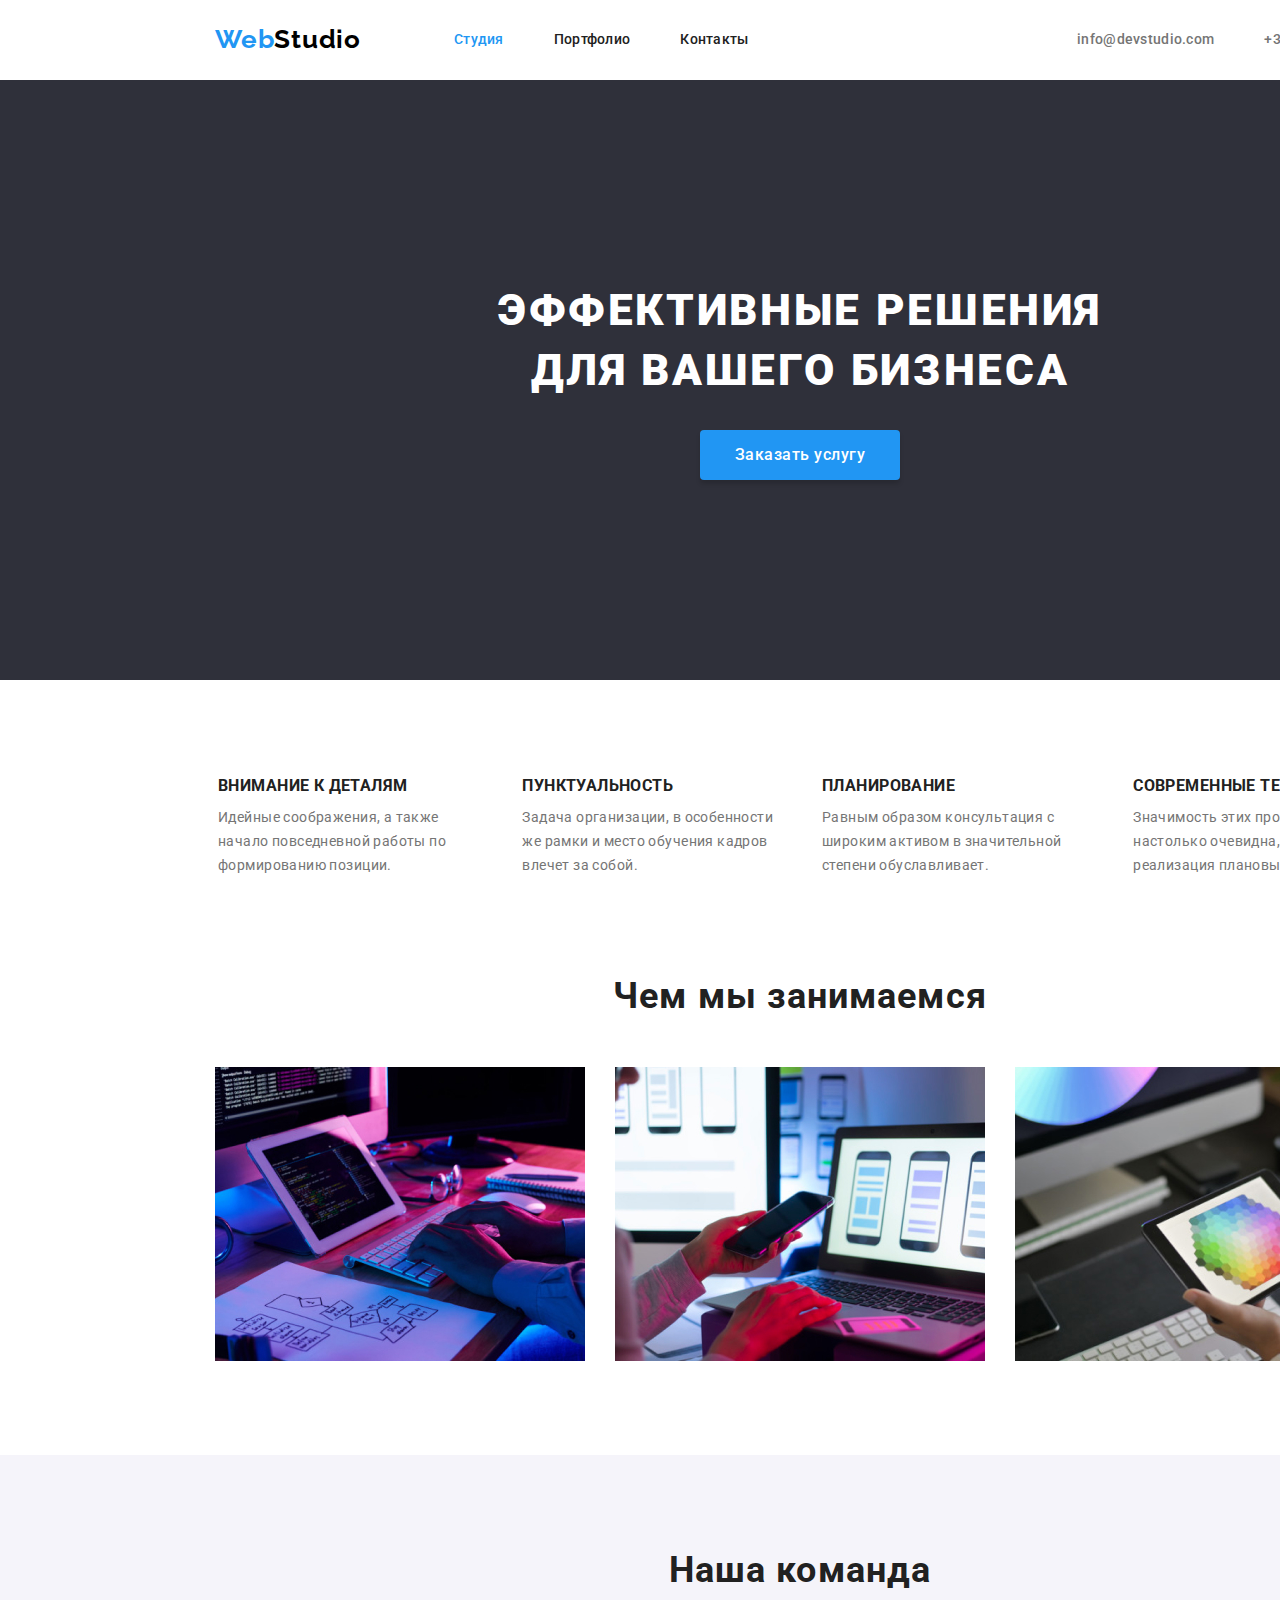
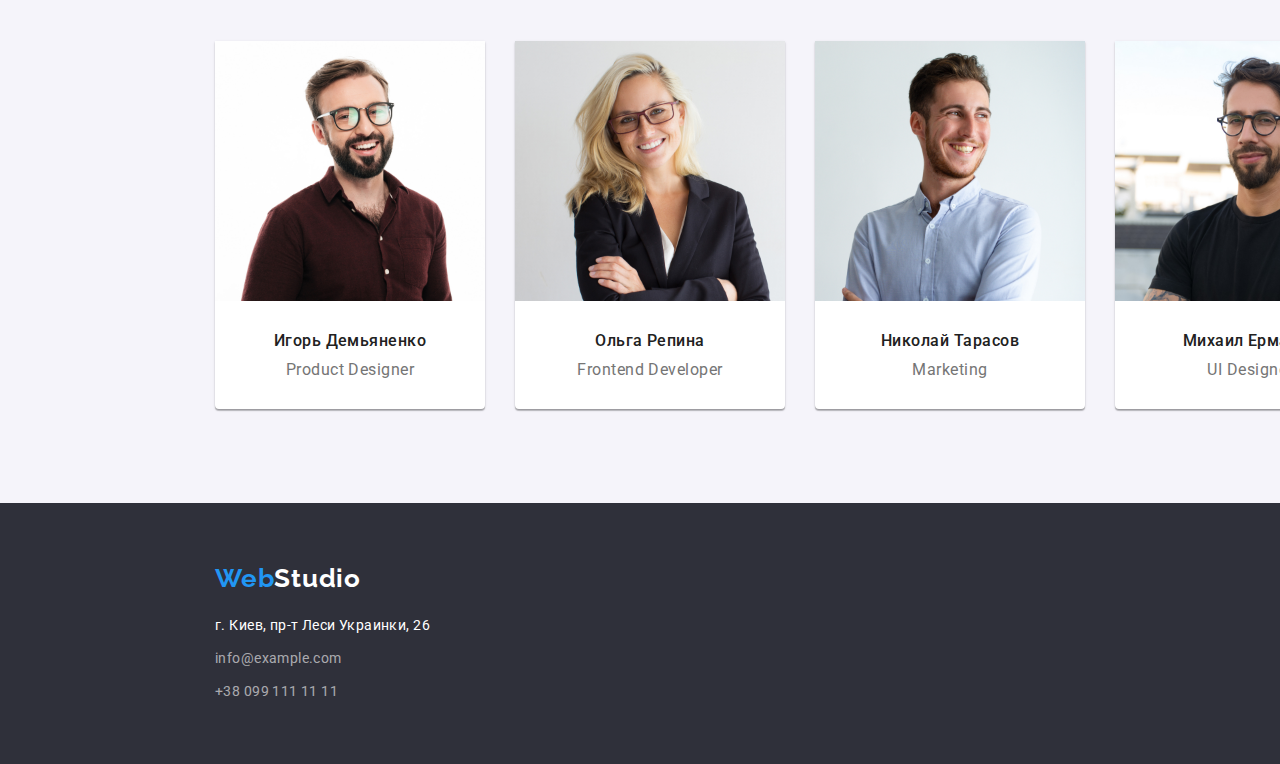
==== index.html @ 9c1796bc "Перенесення файлів попереднього проекту" ====
<!DOCTYPE html>
<html lang="ru">
<head>
    <meta charset="UTF-8">
    <meta name="viewport" content="width=device-width, initial-scale=1.0">
    <title>WebStudio</title>
    <link rel="preconnect" href="https://fonts.gstatic.com">
    <link href="https://fonts.googleapis.com/css2?family=Raleway:wght@700&family=Roboto:wght@400;500;700;900&display=swap" rel="stylesheet">
    <link rel="stylesheet" href="https://cdnjs.cloudflare.com/ajax/libs/modern-normalize/1.0.0/modern-normalize.min.css" />
    <link rel="stylesheet" href="./css/styles.css">
</head>
    <body>
        <header class="header">
            <div class="container">
                <nav class="site-nav">
                    <a class="logo link" href="./" aria-label="Логотип сайта Веб Студио"><span class="logo-first">Web</span><span class="logo-second">Studio</span></a>
                    <ul class="navigation-list list">
                        <li class="navigation-list-item"><a class="navigation-list-link active link" href="./index.html">Студия</a></li>
                        <li class="navigation-list-item"><a class="navigation-list-link link" href="./portfolio.html">Портфолио</a></li>
                        <li class="navigation-list-item"><a class="navigation-list-link link" href="#">Контакты</a></li>
                    </ul>
                </nav>
                <address class="address">
                    <ul  class="address-list-header list">
                        <li class="address-list-item"><a class="address-list-link link" href="mailto:info@devstudio.com">info@devstudio.com </a></li>
                        <li class="address-list-item"><a class="address-list-link link" href="tel:+380961111111"> +38 096 111 11 11</a></li>
                    </ul>  
                </address>
            </div>
        </header>
        <main>
            <!--Hero-->
            <section class="hero-section">
                <div class="container">
                    <h1 class="hero-title">Эффективные решения <br> для вашего бизнеса</h1>
                    <button class="button hero-button" type="button">Заказать услугу</button>
                </div>
            </section>
            <!--Наші переваги/Our advantages-->
            <section class="advantages">
                <div class="container">
                    <h2 class="visually-hidden">Наши преимущества</h2> 
                    <ul class="advantages-list list">
                        <li class="advantages-list-item">
                            <h3 class="advantages-title">Внимание к деталям</h3>
                            <p class="advantages-description">Идейные соображения, а также начало повседневной работы по формированию позиции.</p>
                        </li>
                        <li class="advantages-list-item">
                            <h3 class="advantages-title">Пунктуальность</h3>
                            <p class="advantages-description">Задача организации, в особенности же рамки и место обучения кадров влечет за собой.</p>
                        </li>
                        <li class="advantages-list-item">
                            <h3 class="advantages-title">Планирование</h3>
                            <p class="advantages-description">Равным образом консультация с широким активом в значительной степени обуславливает.</p>
                        </li>
                        <li class="advantages-list-item">
                            <h3 class="advantages-title">Современные технологии</h3>
                            <p class="advantages-description">Значимость этих проблем настолько очевидна, что реализация плановых заданий.</p>
                        </li>
                    </ul>
                </div>
            </section>
            <!--Чим ми займаємося/Our specialization-->
            <section class="specialization-section">
                <div class="container">
                    <h2 class="specialization-title">Чем мы занимаемся</h2>
                    <ul class="specialization-list list">
                        <li class="specialization-list-item">
                            <img class="specialization-img" src="./images/our_specialization/programming.jpg" alt="Програмист пишет код" width="370" height="294">
                        </li>
                        <li class="specialization-list-item">
                            <img class="specialization-img" src="./images/our_specialization/applications_design.jpg" alt="Специалист разрабатывает дизайн приложения" width="370" height="294">
                        </li>
                        <li class="specialization-list-item">
                            <img class="specialization-img" src="./images/our_specialization/ui_design.jpg" alt="UI дизайнер подбирает цвет" width="370" height="294">
                        </li>
                    </ul>
                </div>
            </section>
            <!--Наша команда>/our command-->
            <section class="our-command-section">
                <div class="container">
                    <h2 class="our-command-title">Наша команда</h2>
                    <ul class="our-command-list list">
                        <li class="our-command-list-item">
                            <img class="our-specialist-photo " src="./images/our_command/igor_demyanenko.jpg" alt="Наш специалист" width="270" height="260">
                            <div class="our-command-card-content">
                                <h3 class="our-specialist-name">Игорь Демьяненко</h3>
                                <p class="our-specialist-specialization" lang="en">Product Designer</p>
                            </div>
                        </li>
                        <li class="our-command-list-item">
                            <img class="our-specialist-photo " src="./images/our_command/olga_repina.jpg" alt="Наш специалист" width="270" height="260">
                            <div class="our-command-card-content">
                                <h3 class="our-specialist-name">Ольга Репина</h3>
                                <p class="our-specialist-specialization" lang="en">Frontend Developer</p>
                            </div>
                        </li>
                        <li class="our-command-list-item">
                            <img class="our-specialist-photo " src="./images/our_command/nikolay_tarasov.jpg" alt="Наш специалист" width="270" height="260">
                            <div class="our-command-card-content">
                                <h3 class="our-specialist-name">Николай Тарасов</h3>
                                <p class="our-specialist-specialization" lang="en">Marketing</p>
                            </div>
                        </li>
                        <li class="our-command-list-item">
                            <img class="our-specialist-photo " src="./images/our_command/mihail_yermakov.jpg" alt="Наш специалист" width="270" height="260">
                            <div class="our-command-card-content">
                                <h3 class="our-specialist-name">Михаил Ермаков</h3>
                                <p class="our-specialist-specialization" lang="en">UI Designer</p>
                            </div>
                        </li>
                    </ul>
                </div>
            </section>
        </main>
        <footer class="footer">
            <div class="container">
                <a  class="logo link" href="/" aria-label="Логотип сайта Веб Студио"><span class="logo-first">Web</span><span class="logo-second-dark">Studio</span></a>
                <address  class="address">
                    <ul class="addres-list-footer list">
                        <li class="addres-list-item"><a class="address-footer-link location link" href="https://goo.gl/maps/J2ixgFmDZ8d1wvZj8">г. Киев, пр-т Леси Украинки, 26</a></li>
                        <li class="addres-list-item"><a class="address-footer-link link" href="mailto:info@example.com">info@example.com</a></li>
                        <li class="addres-list-item"><a class="address-footer-link link" href="tel:+380991111111">+38 099 111 11 11</a></li>
                    </ul>
                </address>
            </div>
        </footer>
    </body>
</html>
---- css/styles.css ----
:root {
    --accent-color: #2196F3; /*( частина логотипу,hover по посиланнях тобто акцент)*/
    --logo-color: #000000; /*частина логотипу (світлий фон)*/
    --heading-color: #212121; /*(h2, h3, посилання, текст на кнопках портфоліо) */
    --main-color: #757575; /*(посилання на e-mail, абзаци)*/
    --main-color-dark-backgr: #ffffff; /*(h1, кнопка "заказать услугу", рядок адреси, частина логотипу на темному фоні)*/
    --backgr-color-first: #2F303A; /*(footer, hero)*/
    --backgr-color-second: #F5F4FA; /*(section "Our command",  кнопки портфоліо)*/
    --addres-second-color: rgba(255, 255, 255, 0.6); /*(емейл і телефон футера)*/
    --main-font: 'Roboto', Roboto, sans-serif; /*головний шрифт для всього тексту*/
    --secondary-font: 'Raleway', Raleway, sans-serif; /*вторинний шрифт для логотипу*/
    --card-set-specialization: 30px; /*Відстань між карточками блоку "Чим ми займаємося"*/
    --card-set-our-command: 30px; /*Відстань між карточками блоку "Наша команда"*/
    --card-set-portfolio: 30px; /*Відстань між карточками блоку */
}

body {
         color: var(--main-color);
        font-family: var(--main-font);
        background: #e5e5e5;
}

.list {
        list-style: none;
        margin: 0;
        padding: 0;
}

.link {
        text-decoration: none;
        color: var(--main-color);
}

.button {
        font-family: var(--main-font);
        border: 0;
        border-radius: 4px;
}

.visually-hidden {
        position: absolute;
        width: 1px;
        height: 1px;
        margin: -1px;
        border: 0;
        padding: 0;
        white-space: nowrap;
        clip-path: inset(100%);
        clip: rect(0 0 0 0);
        overflow: hidden;
      }

h1,
h2,
h3,
h4,
h5,
h6{
        margin: 0;
}

ul,
ol {
        margin: 0;
        padding: 0;
}

p {
        margin: 0;
}

img {
        display: block;
        max-width: 100%;
        height: auto;
}

.container {
        width: 1600px;
        margin: 0 auto;
        padding: 0 215px;
        display: flex;
        /*justify-content: center;*/
        align-items: center;
        background: #ffffff ;
}

/* ============== HEADER ============== */

.header > .container {
        display: flex;
        padding-top: 24px;
        padding-bottom: 25px;
}

.site-nav {
        display: flex;
        align-items: center;
}

.navigation-list {
        display: flex;
}

.address-list-header {
        display: flex;
        align-items: center;
}

.header .logo {
        margin-right: 93px;
}

.address {
        font-style: normal;
}

.navigation-list-item:not(:last-child) {
        margin-right: 50px;
}
.header .address-list-item:not(:last-child) {
        margin-right: 50px;
}

.header .address {
        margin-left: auto;
        /*margin-right: 215px;*/
}

.logo {
        color: var(--logo-color);
        font-family: var(--secondary-font);
        font-weight: bold;
        font-size: 26px;
        line-height: 1.192;
        letter-spacing: 0.03em;
}

.logo-first {
        color: var(--accent-color);
}

.navigation-list-link,
.address-list-link {
        font-weight: 500;
        font-size: 14px;
        line-height: 1.143;
        letter-spacing: 0.02em;      
 }

.navigation-list-link{
        color: var(--heading-color);
}

.address-list-link {
        color: var(--main-color);
}

.navigation-list-link:hover,
.navigation-list-link:focus,
.address-list-link:hover,
.address-list-link:focus {
         color: var(--accent-color);
}

.navigation-list-link.active {
        color: var(--accent-color);
}


/* ============== END HEADER ============== */

/* ============== HERO SECTION ============== */

.hero-section > .container {
                background-color: var(--backgr-color-first);
                flex-direction: column;
}

.hero-title {
        font-weight: 900;
        font-size: 44px;
        line-height: 1.364;
        text-align: center;
        letter-spacing: 0.06em;
        text-transform: uppercase;
        color: var(--main-color-dark-backgr);
        margin-top: 200px;
        margin-bottom: 30px;

}

.hero-button {
        font-weight: 500;
        font-size: 16px;
        line-height: 1.625;
        text-align: center;
        letter-spacing: 0.03em;
        min-width: 200px;
        height: 50px;   
        box-shadow: 0px 4px 4px rgba(0, 0, 0, 0.15);
        cursor: pointer;
        padding: 10px 32px;
        color: var(--main-color-dark-backgr);
        background-color: var(--accent-color);
        margin-bottom: 200px;
}

/* ============== HERO SECTION END ============== */

/* ============== ADVANTAGES SECTION ============== */
.advantages-list {
        display: flex;
        padding-top: 94px;
        padding-bottom: 94px;
}

.advantages-list-item {
        padding: 3px;
        font-size: 14px;
        letter-spacing: 0.03em;
}

.advantages-list-item:not(:last-child) {
        margin-right: 30px;
}

.advantages-title {
        font-weight: 700;
        line-height: 1.142;
        text-transform: uppercase;
        color: var(--heading-color);
        margin-bottom: 10px;
}

.advantages-description {
        font-weight: 400;
        line-height: 1.714;
}

/* ============== ADVANTAGES SECTION END ============== */

/* ============== SPECIALIZATION SECTION ============== */

.specialization-section > .container {
        flex-direction: column;
        padding-bottom: 94px;
}
.specialization-list {
        display: flex;
        /*width:75%;*/
        /*margin-top: 50px; */
        justify-content: center;
        flex-wrap: wrap;
        margin-left: calc(-1*var(--card-set-specialization));
        margin-top: calc(-1*var(--card-set-specialization));    
}

.specialization-list-item {
        flex-basis: calc(100%/3 - var(--card-set-specialization));
        margin-left: var(--card-set-specialization);
        margin-top: var(--card-set-specialization);
}

.specialization-title,
.our-command-title {
        font-weight: 700;
        font-size: 36px;
        line-height: 1.167;
        text-align: center;
        letter-spacing: 0.03em;
        color: var(--heading-color);
}

.specialization-title {
        margin-bottom: 50px;
}
 
/* ============== SPECIALIZATION SECTION END ============== */

/* ============== OUR COMAND ============== */

.our-command-section > .container{
        background-color: var(--backgr-color-second);
        padding-top: 94px;
        padding-bottom: 94px;
        flex-direction: column;
}

.our-command-list {
          display: flex;
          justify-content: center;
          flex-wrap: wrap;
          margin-left: calc(-1*var(--card-set-our-command));
          margin-top: calc(-1*var(--card-set-our-command));
}

.our-command-list-item {
        background-color: var(--main-color-dark-backgr);
        flex-basis: calc(100%/4 - var(--card-set-our-command));
        margin-left: var(--card-set-our-command);
        margin-top: var(--card-set-our-command);
        box-shadow: 0px 1px 3px rgba(0, 0, 0, 0.12), 0px 1px 1px rgba(0, 0, 0, 0.14), 0px 2px 1px rgba(0, 0, 0, 0.2);
        border-radius: 0px 0px 4px 4px;

}

.our-command-card-content {
        padding: 30px 10px;
}

.our-command-title {
        margin-bottom:50px;
}

.our-specialist-name {
        margin-bottom: 10px;
        font-weight: 500;
        color: var(--heading-color);
}

.our-specialist-specialization {
        font-weight: 400;
}

.our-specialist-name,
.our-specialist-specialization {
        font-size: 16px;
        line-height: 1.188;
        text-align: center;
        letter-spacing: 0.03em;
}

/* ============== OUR COMAND END ============== */

/* ============== FOOTER ============== */
.footer > .container {
        background-color: var(--backgr-color-first);
        flex-direction: column;
        align-items: flex-start;
        padding-top: 60px;
        padding-bottom: 60px;
}
.footer .logo {
       margin-bottom: 20px;
}

.footer .addres-list-item:not(:last-child) {
        margin-bottom: 9px;
}

.logo-second-dark {
        color: var(--main-color-dark-backgr);
}

.address-footer-link {
        font-weight: 400;
        font-size: 14px;
        line-height: 1.714;
        letter-spacing: 0.03em;
        color: var(--addres-second-color);
}

.location {
        color: var(--main-color-dark-backgr);
}
/* ============== FOOTER END ============== */

/* ============== PORTFOLIO.HTML ============== */
.portfolio-section .container {
        padding-top: 94px;
        padding-bottom: 94px;
        flex-direction: column;
        align-items: center;
}
.portfolio-nav{
        margin-left: 8px;
        margin-bottom: 50px;
}

.portfolio-button {
        color: var(--heading-color);
        background-color: var(--backgr-color-second);
        padding: 6px 22px;
        font-weight: 500;
        font-size: 16px;
        line-height: 1.625;
        text-align: center;
        letter-spacing: 0.03em;
        margin-right: 8px;
}

.portfolio-button:hover,
.portfolio-button:focus {
        background-color: var(--accent-color);
        color: var(--main-color-dark-backgr);
        box-shadow: 0px 3px 1px rgba(0, 0, 0, 0.1), 0px 1px 2px rgba(0, 0, 0, 0.08), 0px 2px 2px rgba(0, 0, 0, 0.12);
}

/*.portfolio-description {
        font-weight: 400;
        font-size: 18px;
        line-height: 1.556;
        letter-spacing: 0.03em;
        color: var(--main-color-dark-backgr);
        background-color: var(--accent-color);
} */
.portfolio-list {
        display: flex;
        justify-content: center;
        flex-wrap: wrap;
        margin-left: calc(-1*var(--card-set-portfolio));
        margin-top: calc(-1*var(--card-set-portfolio));
}

.portfolio-list-item {
        flex-basis: calc(100%/3 - var(--card-set-portfolio));
        margin-left: var(--card-set-portfolio);
        margin-top: var(--card-set-portfolio);
}

.portfolio-card-content {
        padding: 20px 24px;
        border: 1px solid #EEEEEE;
        border-top-width: 0;
        box-sizing: border-box;
}

.portfolio-title {
        margin-bottom: 4px;
        font-weight: 700;
        font-size: 18px;
        line-height: 2;
        letter-spacing: 0.06em;
        color: var(--heading-color);
}

.portfolio-type {
        font-weight: 400;
        font-size: 16px;
        line-height: 1.875;
        letter-spacing: 0.03em;

}

/* ============== PORTFOLIO.HTML END ============== */
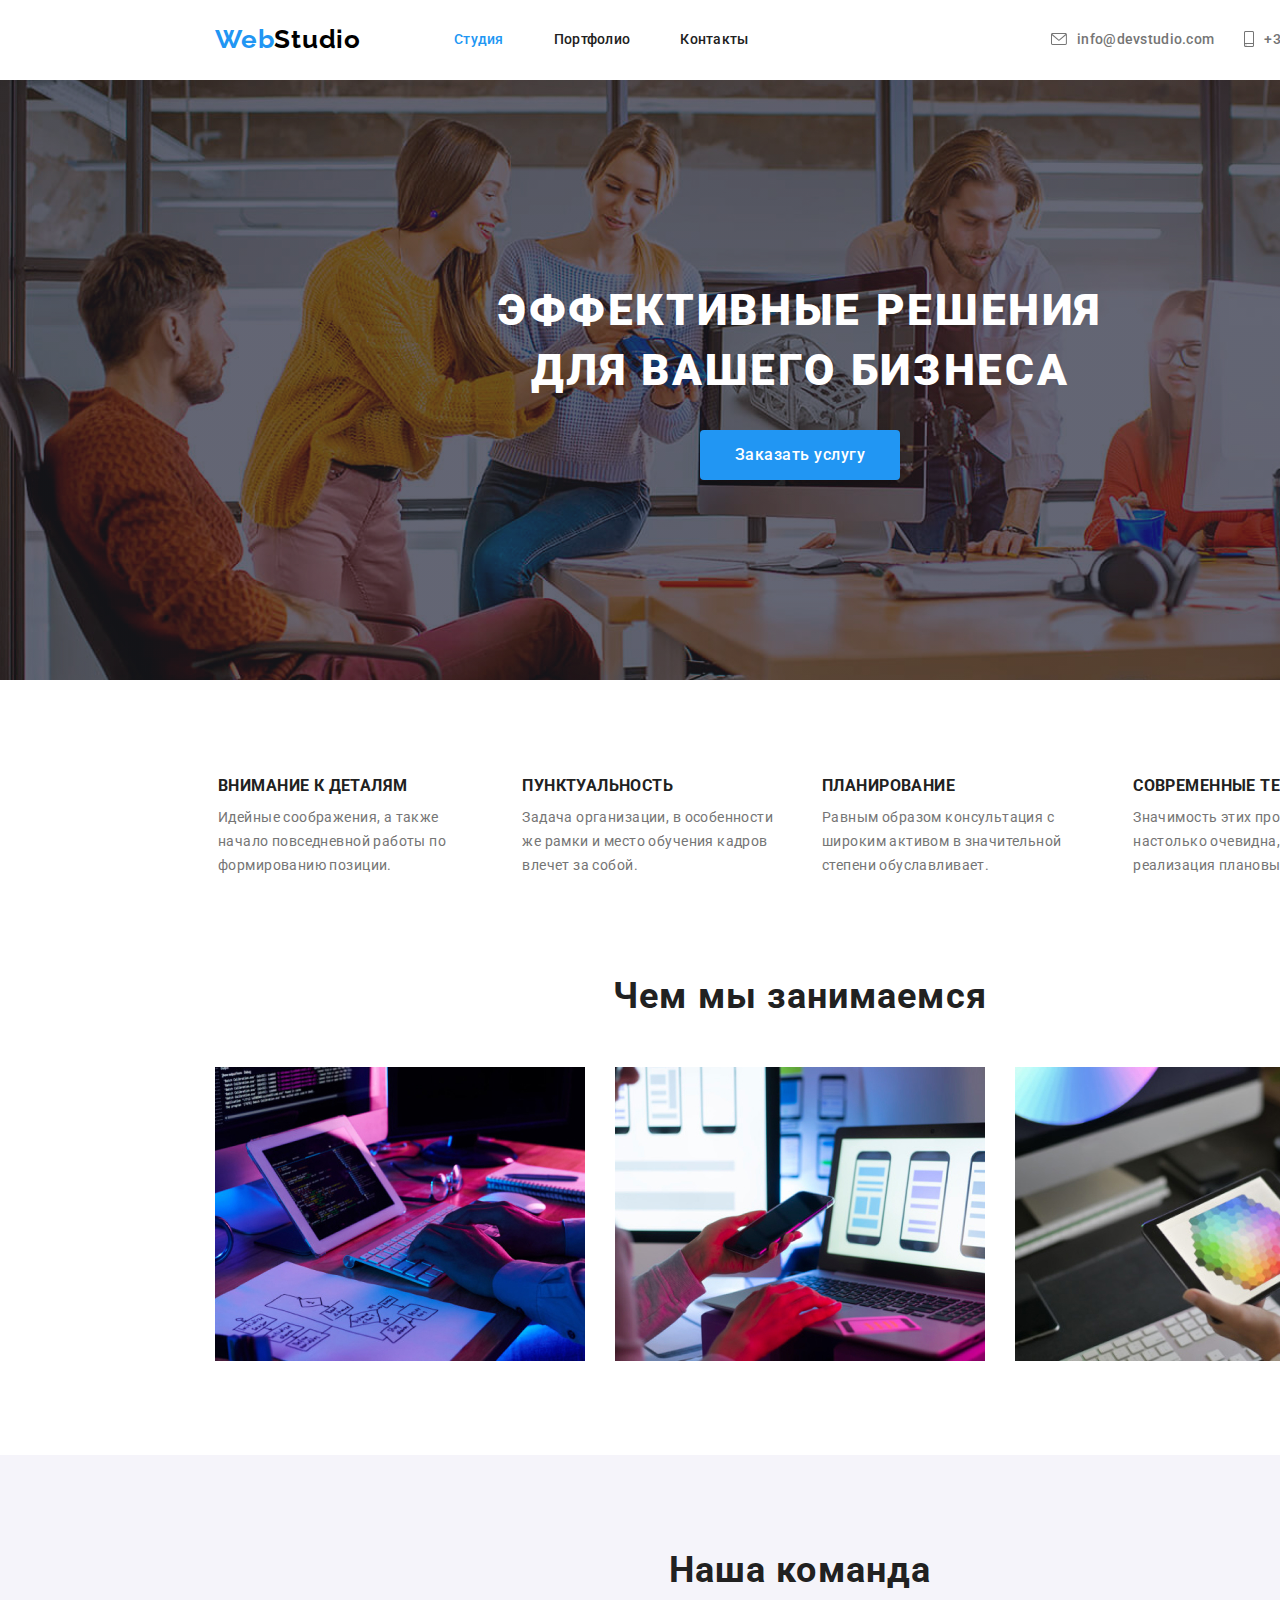
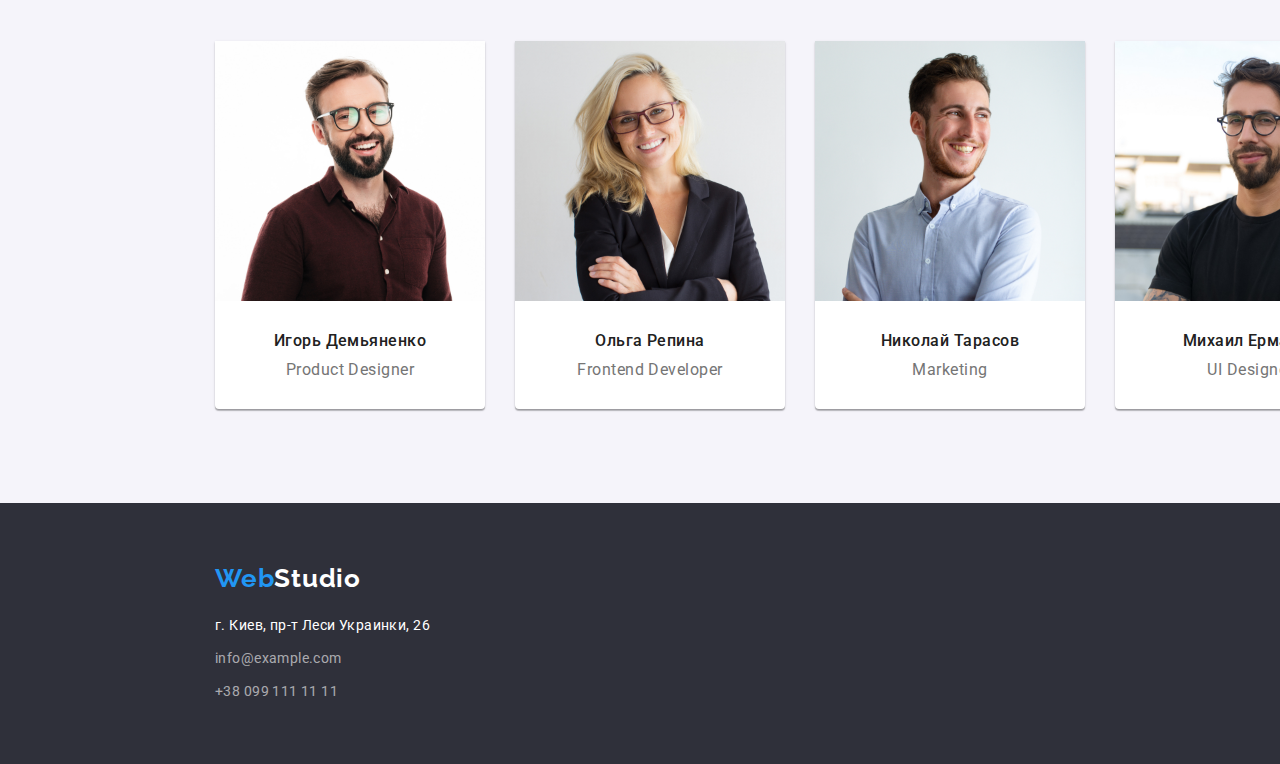
==== commit cf74c1bc: "Додає іконки в Хедер" ====
--- a/index.html
+++ b/index.html
@@ -22,8 +22,22 @@
                 </nav>
                 <address class="address">
                     <ul  class="address-list-header list">
-                        <li class="address-list-item"><a class="address-list-link link" href="mailto:info@devstudio.com">info@devstudio.com </a></li>
-                        <li class="address-list-item"><a class="address-list-link link" href="tel:+380961111111"> +38 096 111 11 11</a></li>
+                        <li class="address-list-item">
+                            <a class="address-list-link link" href="mailto:info@devstudio.com">
+                                <svg class="address-list-icon mail-icon">
+                                    <use href="./images/sprite.svg#icon-email" width="16" height="12"></use>
+                                </svg>
+                                <p class="address-list-text">info@devstudio.com </p> 
+                            </a>
+                        </li>
+                        <li class="address-list-item">
+                            <a class="address-list-link link" href="tel:+380961111111">
+                                <svg class="address-list-icon phone-icon">
+                                    <use href="./images/sprite.svg#icon-smartphone" width="10" height="16"></use>
+                                </svg>
+                                <p class="address-list-text"> +38 096 111 11 11</p>
+                            </a>
+                        </li>
                     </ul>  
                 </address>
             </div>
--- a/css/styles.css
+++ b/css/styles.css
@@ -7,6 +7,7 @@
     --backgr-color-first: #2F303A; /*(footer, hero)*/
     --backgr-color-second: #F5F4FA; /*(section "Our command",  кнопки портфоліо)*/
     --addres-second-color: rgba(255, 255, 255, 0.6); /*(емейл і телефон футера)*/
+    --hero-gradient-color: rgba(47, 48, 58, 0.4); /*колір градієнту секції Hero*/
     --main-font: 'Roboto', Roboto, sans-serif; /*головний шрифт для всього тексту*/
     --secondary-font: 'Raleway', Raleway, sans-serif; /*вторинний шрифт для логотипу*/
     --card-set-specialization: 30px; /*Відстань між карточками блоку "Чим ми займаємося"*/
@@ -102,11 +103,6 @@
         display: flex;
 }
 
-.address-list-header {
-        display: flex;
-        align-items: center;
-}
-
 .header .logo {
         margin-right: 93px;
 }
@@ -115,16 +111,55 @@
         font-style: normal;
 }
 
+.address-list-header {
+        display: flex;
+        align-items: center;
+        justify-content: center;
+}
+
+.header .address-list-link {
+        display: flex;
+        align-items: center;
+        /*justify-content: center;
+
+        justify-content: center;*/
+}
+
+.address-list-icon {
+        display: block;
+        fill: var(--main-color);
+
+}
+
+.header .address-list-link:hover .address-list-icon,
+.header .address-list-link:focus .address-list-icon {
+        fill: var(--accent-color);
+}
+
+.mail-icon{
+        width: 16px;
+        height: 12px;
+}
+
+.phone-icon{
+        width: 10px;
+        height: 16px;
+}
+
+.address-list-text {
+        display: block;
+        padding-left: 10px;
+}
+
 .navigation-list-item:not(:last-child) {
         margin-right: 50px;
 }
 .header .address-list-item:not(:last-child) {
-        margin-right: 50px;
+        margin-right: 30px;
 }
 
 .header .address {
-        margin-left: auto;
-        /*margin-right: 215px;*/
+        margin-left: auto;     
 }
 
 .logo {
@@ -173,8 +208,11 @@
 /* ============== HERO SECTION ============== */
 
 .hero-section > .container {
-                background-color: var(--backgr-color-first);
+                /*background-color: var(--backgr-color-first);*/
                 flex-direction: column;
+                background-image: linear-gradient(var(--hero-gradient-color), var(--hero-gradient-color)), url(../images/background_photo.jpg);
+                background-repeat: no-repeat;
+                background-size: cover;
 }
 
 .hero-title {
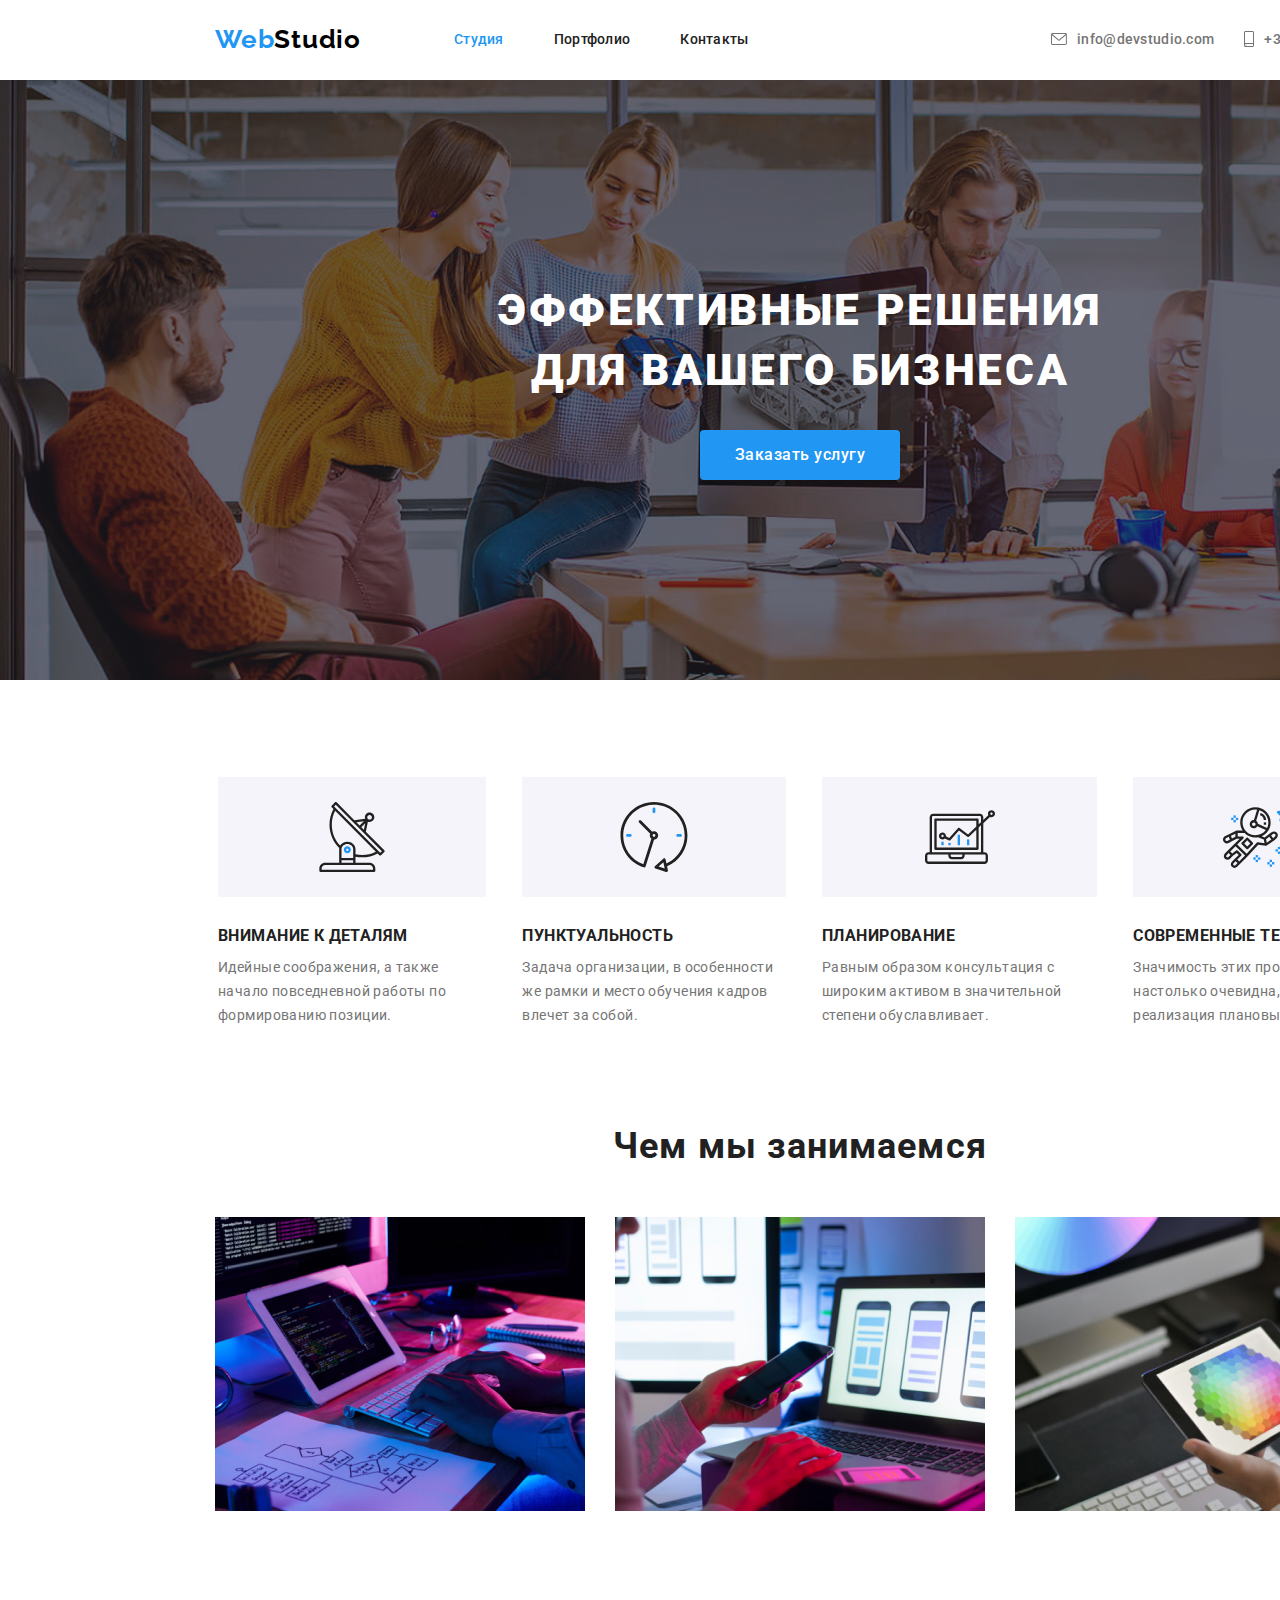
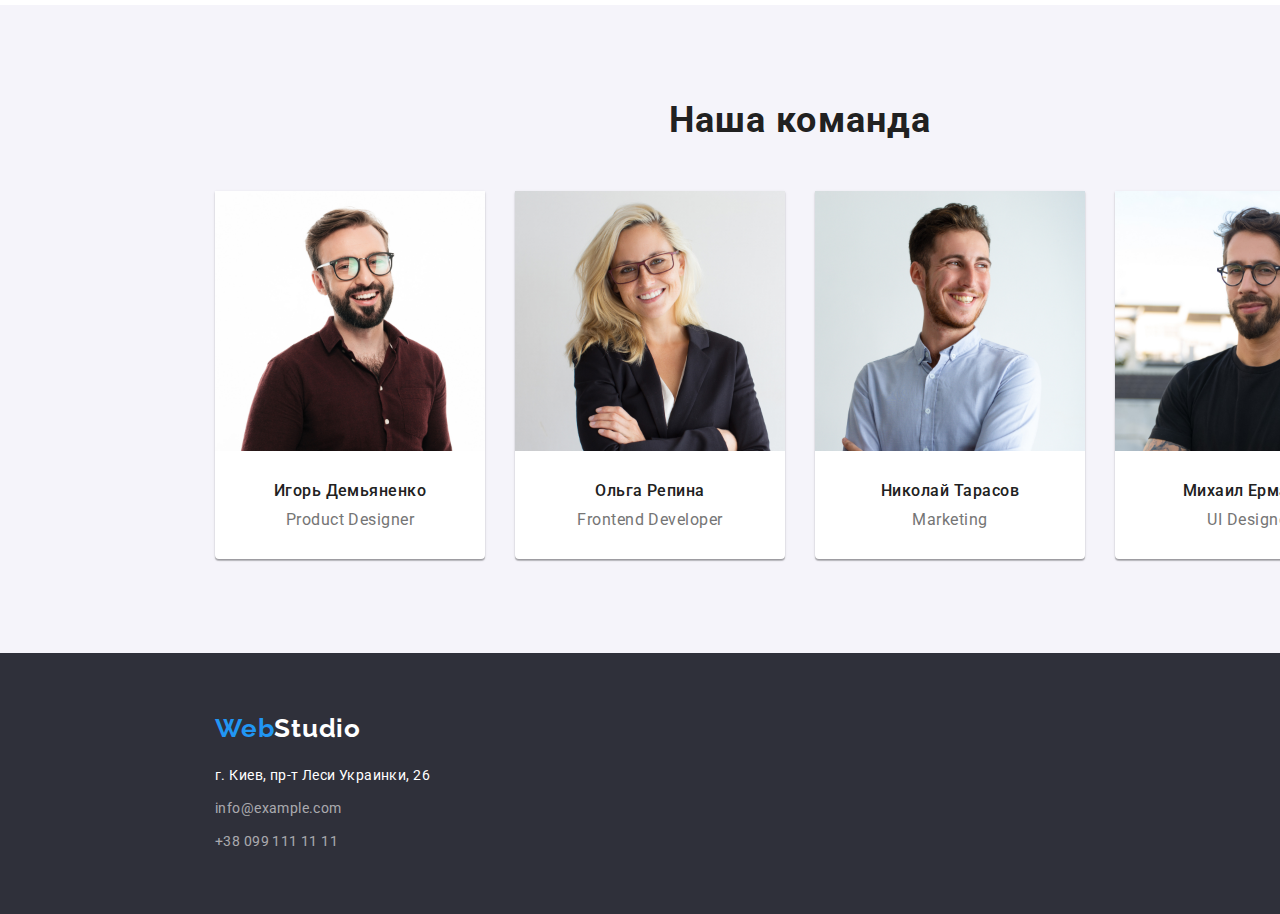
==== commit 527c33ab: "Додає іконки секції "Наші переваги/Our advantages"" ====
--- a/index.html
+++ b/index.html
@@ -56,18 +56,38 @@
                     <h2 class="visually-hidden">Наши преимущества</h2> 
                     <ul class="advantages-list list">
                         <li class="advantages-list-item">
+                            <div class="advantages-icon-background">
+                                <svg class="advantages-icon">
+                                    <use href="./images/sprite.svg#icon-antenna"></use>
+                                </svg>
+                            </div>
                             <h3 class="advantages-title">Внимание к деталям</h3>
                             <p class="advantages-description">Идейные соображения, а также начало повседневной работы по формированию позиции.</p>
                         </li>
                         <li class="advantages-list-item">
+                            <div class="advantages-icon-background">
+                                <svg class="advantages-icon">
+                                    <use href="./images/sprite.svg#icon-clock"></use>
+                                </svg>
+                            </div>
                             <h3 class="advantages-title">Пунктуальность</h3>
                             <p class="advantages-description">Задача организации, в особенности же рамки и место обучения кадров влечет за собой.</p>
                         </li>
                         <li class="advantages-list-item">
+                            <div class="advantages-icon-background">
+                                <svg class="advantages-icon">
+                                    <use href="./images/sprite.svg#icon-diagram"></use>
+                                </svg>
+                            </div>
                             <h3 class="advantages-title">Планирование</h3>
                             <p class="advantages-description">Равным образом консультация с широким активом в значительной степени обуславливает.</p>
                         </li>
                         <li class="advantages-list-item">
+                            <div class="advantages-icon-background">
+                                <svg class="advantages-icon">
+                                    <use href="./images/sprite.svg#icon-astronaut"></use>
+                                </svg>
+                            </div>
                             <h3 class="advantages-title">Современные технологии</h3>
                             <p class="advantages-description">Значимость этих проблем настолько очевидна, что реализация плановых заданий.</p>
                         </li>
--- a/css/styles.css
+++ b/css/styles.css
@@ -263,6 +263,21 @@
         margin-right: 30px;
 }
 
+.advantages-icon-background {
+        width:auto;
+        height: 120px;
+        background: var(--backgr-color-second);
+        margin-bottom: 30px;
+        display: flex;
+        justify-content: center;
+        align-items: center;
+}
+
+.advantages-icon {
+        width: 70px;
+        height: 70px;
+}
+
 .advantages-title {
         font-weight: 700;
         line-height: 1.142;
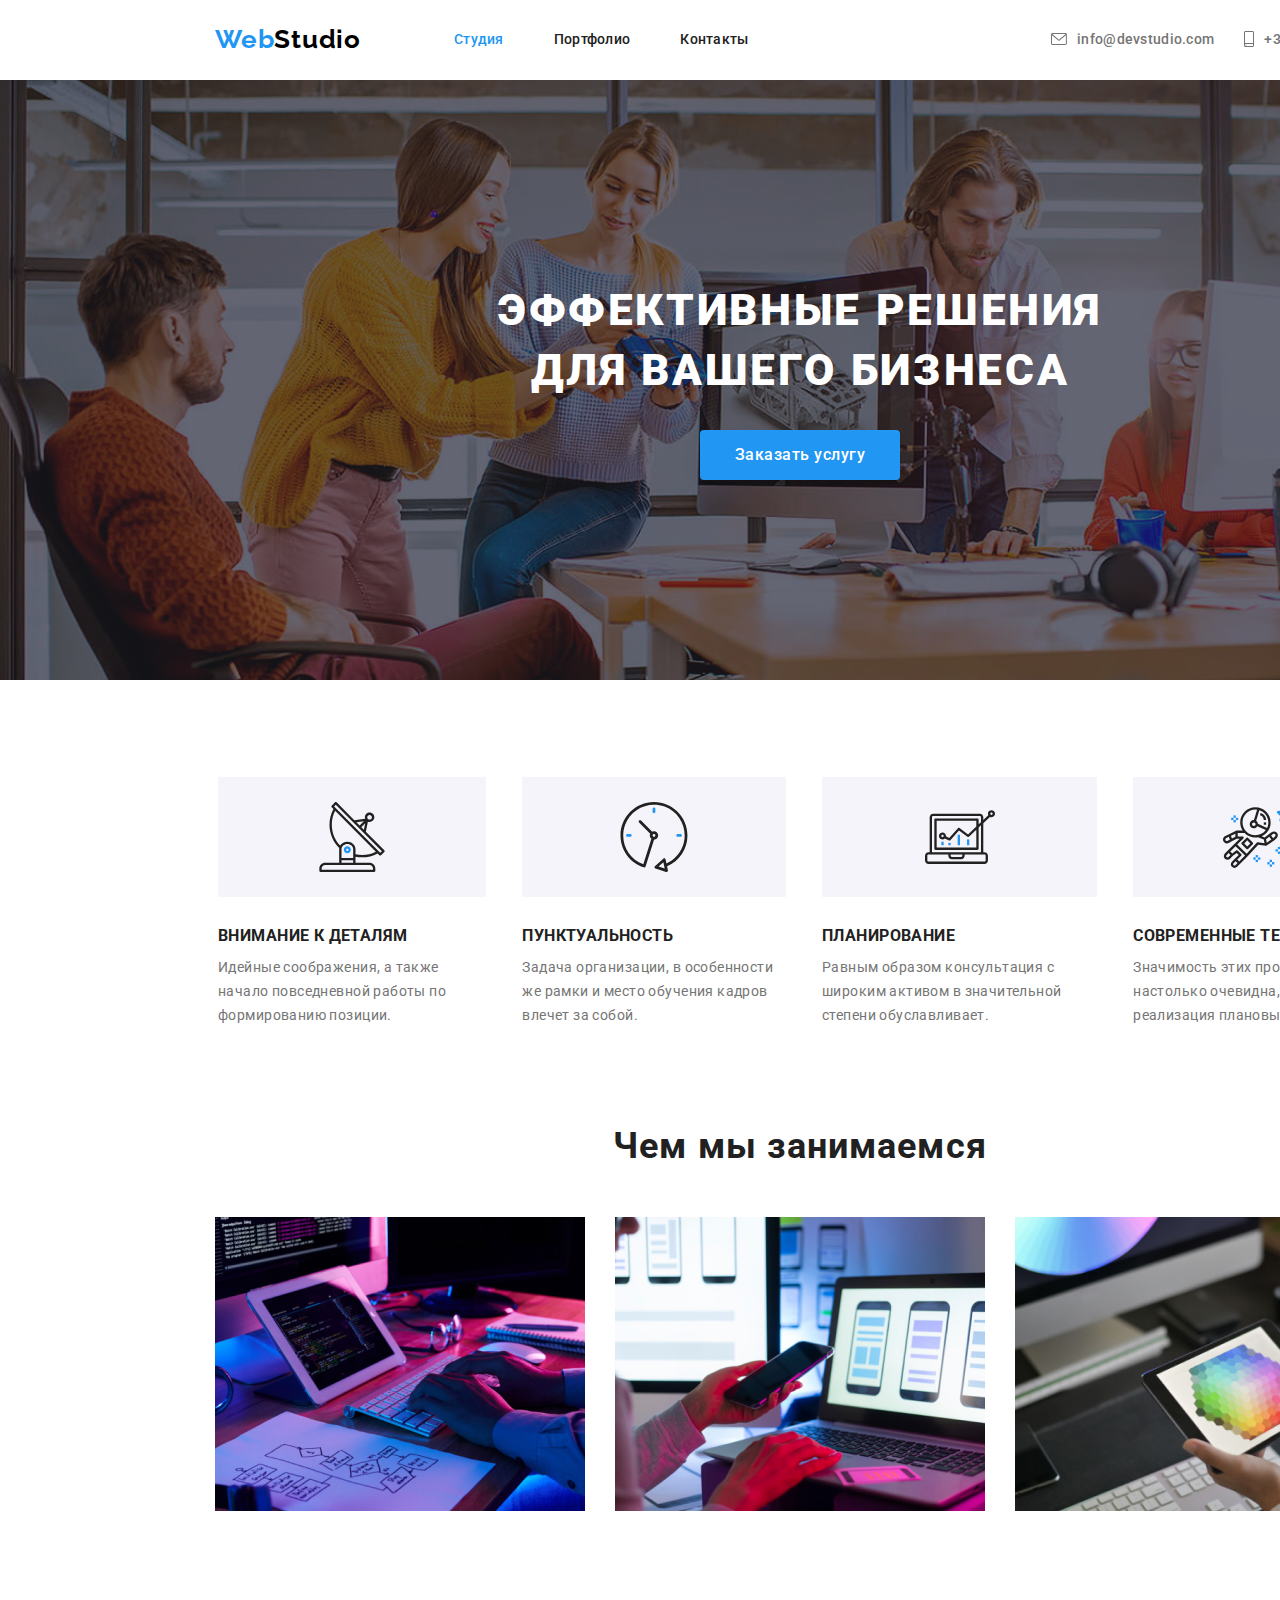
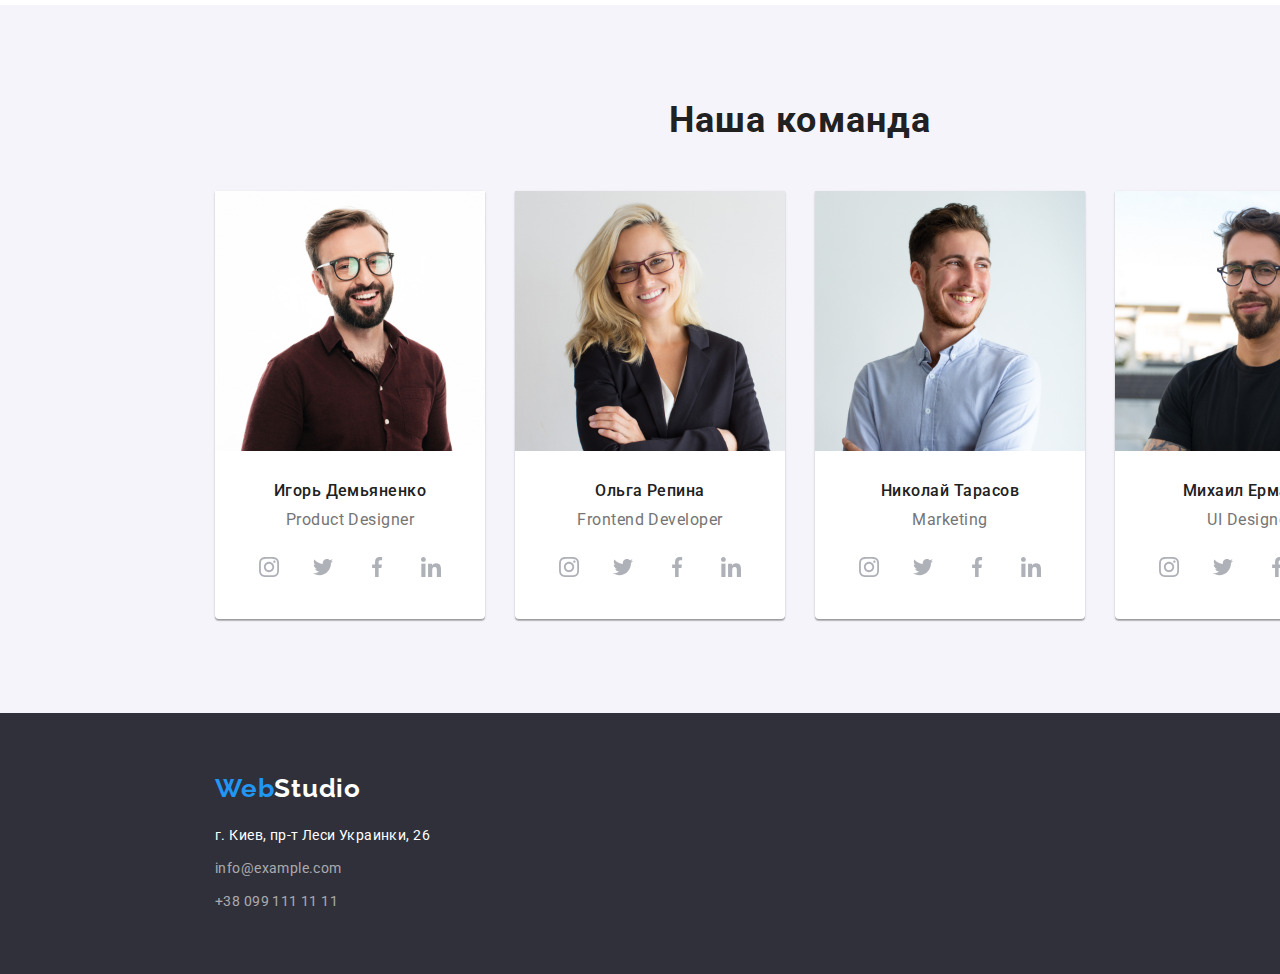
==== commit c3850267: "Додає посилання на соціальні мережі, та їх оформлення в секцію "Наша команда/our command"" ====
--- a/index.html
+++ b/index.html
@@ -121,6 +121,36 @@
                             <div class="our-command-card-content">
                                 <h3 class="our-specialist-name">Игорь Демьяненко</h3>
                                 <p class="our-specialist-specialization" lang="en">Product Designer</p>
+                                <ul class="social-list list">
+                                    <li class="social-list-item">
+                                        <a href="#" class="social-list-link">
+                                            <svg class="social-list-icon">
+                                                <use href="./images/sprite.svg#icon-instagram"></use>
+                                            </svg>
+                                        </a>
+                                    </li>
+                                    <li class="social-list-item">
+                                        <a href="#" class="social-list-link">
+                                            <svg class="social-list-icon">
+                                                <use href="./images/sprite.svg#icon-twitter"></use>
+                                            </svg>
+                                        </a>
+                                    </li>
+                                    <li class="social-list-item">
+                                        <a href="#" class="social-list-link">
+                                            <svg class="social-list-icon">
+                                                <use href="./images/sprite.svg#icon-facebook"></use>
+                                            </svg>
+                                        </a>
+                                    </li>
+                                    <li class="social-list-item">
+                                        <a href="#" class="social-list-link">
+                                            <svg class="social-list-icon">
+                                                <use href="./images/sprite.svg#icon-linkedin"></use>
+                                            </svg>
+                                        </a>
+                                    </li>
+                                </ul>
                             </div>
                         </li>
                         <li class="our-command-list-item">
@@ -128,6 +158,36 @@
                             <div class="our-command-card-content">
                                 <h3 class="our-specialist-name">Ольга Репина</h3>
                                 <p class="our-specialist-specialization" lang="en">Frontend Developer</p>
+                                <ul class="social-list list">
+                                    <li class="social-list-item">
+                                        <a href="#" class="social-list-link">
+                                            <svg class="social-list-icon">
+                                                <use href="./images/sprite.svg#icon-instagram"></use>
+                                            </svg>
+                                        </a>
+                                    </li>
+                                    <li class="social-list-item">
+                                        <a href="#" class="social-list-link">
+                                            <svg class="social-list-icon">
+                                                <use href="./images/sprite.svg#icon-twitter"></use>
+                                            </svg>
+                                        </a>
+                                    </li>
+                                    <li class="social-list-item">
+                                        <a href="#" class="social-list-link">
+                                            <svg class="social-list-icon">
+                                                <use href="./images/sprite.svg#icon-facebook"></use>
+                                            </svg>
+                                        </a>
+                                    </li>
+                                    <li class="social-list-item">
+                                        <a href="#" class="social-list-link">
+                                            <svg class="social-list-icon">
+                                                <use href="./images/sprite.svg#icon-linkedin"></use>
+                                            </svg>
+                                        </a>
+                                    </li>
+                                </ul>
                             </div>
                         </li>
                         <li class="our-command-list-item">
@@ -135,6 +195,36 @@
                             <div class="our-command-card-content">
                                 <h3 class="our-specialist-name">Николай Тарасов</h3>
                                 <p class="our-specialist-specialization" lang="en">Marketing</p>
+                                <ul class="social-list list">
+                                    <li class="social-list-item">
+                                        <a href="#" class="social-list-link">
+                                            <svg class="social-list-icon">
+                                                <use href="./images/sprite.svg#icon-instagram"></use>
+                                            </svg>
+                                        </a>
+                                    </li>
+                                    <li class="social-list-item">
+                                        <a href="" class="social-list-link">
+                                            <svg class="social-list-icon">
+                                                <use href="./images/sprite.svg#icon-twitter"></use>
+                                            </svg>
+                                        </a>
+                                    </li>
+                                    <li class="social-list-item">
+                                        <a href="" class="social-list-link">
+                                            <svg class="social-list-icon">
+                                                <use href="./images/sprite.svg#icon-facebook"></use>
+                                            </svg>
+                                        </a>
+                                    </li>
+                                    <li class="social-list-item">
+                                        <a href="" class="social-list-link">
+                                            <svg class="social-list-icon">
+                                                <use href="./images/sprite.svg#icon-linkedin"></use>
+                                            </svg>
+                                        </a>
+                                    </li>
+                                </ul>
                             </div>
                         </li>
                         <li class="our-command-list-item">
@@ -142,6 +232,36 @@
                             <div class="our-command-card-content">
                                 <h3 class="our-specialist-name">Михаил Ермаков</h3>
                                 <p class="our-specialist-specialization" lang="en">UI Designer</p>
+                                <ul class="social-list list">
+                                    <li class="social-list-item">
+                                        <a href="#" class="social-list-link">
+                                            <svg class="social-list-icon">
+                                                <use href="./images/sprite.svg#icon-instagram"></use>
+                                            </svg>
+                                        </a>
+                                    </li>
+                                    <li class="social-list-item">
+                                        <a href="#" class="social-list-link">
+                                            <svg class="social-list-icon">
+                                                <use href="./images/sprite.svg#icon-twitter"></use>
+                                            </svg>
+                                        </a>
+                                    </li>
+                                    <li class="social-list-item">
+                                        <a href="#" class="social-list-link">
+                                            <svg class="social-list-icon">
+                                                <use href="./images/sprite.svg#icon-facebook"></use>
+                                            </svg>
+                                        </a>
+                                    </li>
+                                    <li class="social-list-item">
+                                        <a href="#" class="social-list-link">
+                                            <svg class="social-list-icon">
+                                                <use href="./images/sprite.svg#icon-linkedin"></use>
+                                            </svg>
+                                        </a>
+                                    </li>
+                                </ul>
                             </div>
                         </li>
                     </ul>
--- a/css/styles.css
+++ b/css/styles.css
@@ -8,6 +8,7 @@
     --backgr-color-second: #F5F4FA; /*(section "Our command",  кнопки портфоліо)*/
     --addres-second-color: rgba(255, 255, 255, 0.6); /*(емейл і телефон футера)*/
     --hero-gradient-color: rgba(47, 48, 58, 0.4); /*колір градієнту секції Hero*/
+    --social-link-color: #afb1b8; /*колір іконок-посилань на соціальні мережі*/
     --main-font: 'Roboto', Roboto, sans-serif; /*головний шрифт для всього тексту*/
     --secondary-font: 'Raleway', Raleway, sans-serif; /*вторинний шрифт для логотипу*/
     --card-set-specialization: 30px; /*Відстань між карточками блоку "Чим ми займаємося"*/
@@ -374,6 +375,7 @@
 
 .our-specialist-specialization {
         font-weight: 400;
+        margin-bottom: 16px;
 }
 
 .our-specialist-name,
@@ -383,6 +385,43 @@
         text-align: center;
         letter-spacing: 0.03em;
 }
+
+.social-list {
+        display: flex;
+        justify-content: center;
+}
+
+.social-list-item:not(:last-child) {
+        margin-right: 10px;
+}
+
+.social-list-link {
+        display: block;
+        width: 44px;
+        height: 44px;
+        border-radius: 50%;
+        display: flex;
+        justify-content: center;
+        align-items: center;
+}
+
+.social-list-icon {
+        width: 20px;
+        height: 20px;
+        fill: var(--social-link-color);
+}
+
+.social-list-link:hover,
+.social-list-link:focus {
+        background: var(--accent-color);
+}
+
+.social-list-link:hover .social-list-icon,
+.social-list-link:focus .social-list-icon {
+        fill: var(--main-color-dark-backgr);
+}
+
+
 
 /* ============== OUR COMAND END ============== */
 
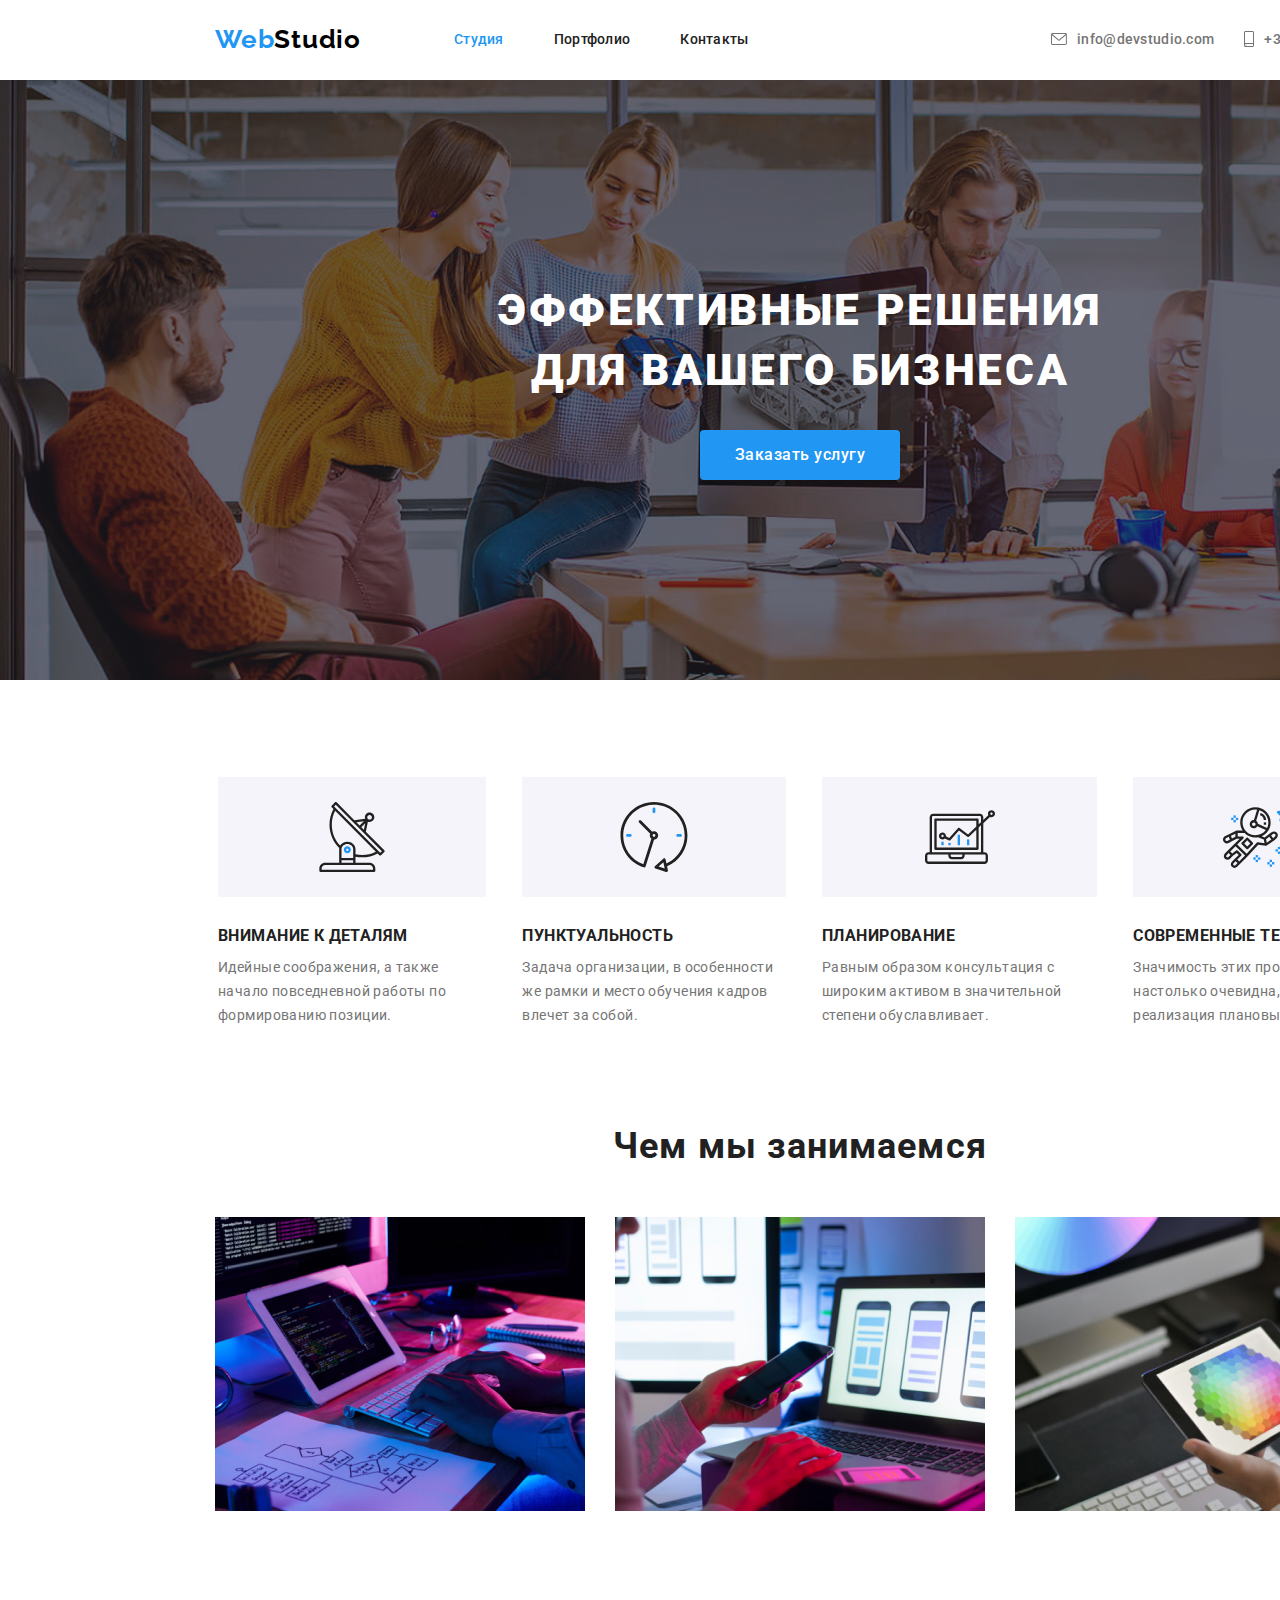
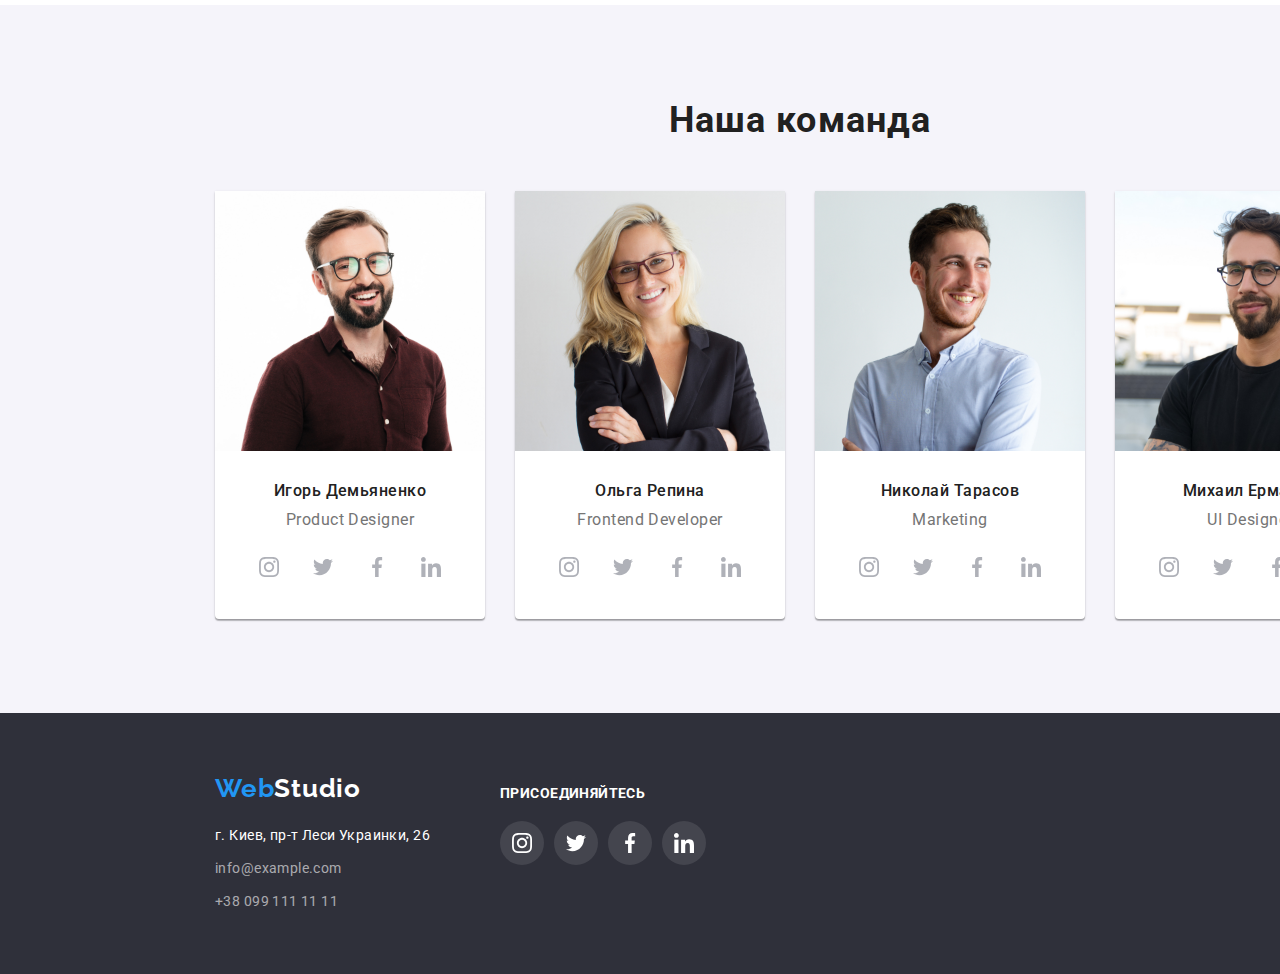
==== commit 65707513: "Додає посилання на соціальні мережі та їх оформлення в футер" ====
--- a/index.html
+++ b/index.html
@@ -270,14 +270,50 @@
         </main>
         <footer class="footer">
             <div class="container">
-                <a  class="logo link" href="/" aria-label="Логотип сайта Веб Студио"><span class="logo-first">Web</span><span class="logo-second-dark">Studio</span></a>
-                <address  class="address">
-                    <ul class="addres-list-footer list">
-                        <li class="addres-list-item"><a class="address-footer-link location link" href="https://goo.gl/maps/J2ixgFmDZ8d1wvZj8">г. Киев, пр-т Леси Украинки, 26</a></li>
-                        <li class="addres-list-item"><a class="address-footer-link link" href="mailto:info@example.com">info@example.com</a></li>
-                        <li class="addres-list-item"><a class="address-footer-link link" href="tel:+380991111111">+38 099 111 11 11</a></li>
-                    </ul>
-                </address>
+                <div class="footer-info">
+                    <a  class="logo link" href="/" aria-label="Логотип сайта Веб Студио"><span class="logo-first">Web</span><span class="logo-second-dark">Studio</span></a>
+                    <address  class="address">
+                        <ul class="addres-list-footer list">
+                            <li class="addres-list-item"><a class="address-footer-link location link" href="https://goo.gl/maps/J2ixgFmDZ8d1wvZj8">г. Киев, пр-т Леси Украинки, 26</a></li>
+                            <li class="addres-list-item"><a class="address-footer-link link" href="mailto:info@example.com">info@example.com</a></li>
+                            <li class="addres-list-item"><a class="address-footer-link link" href="tel:+380991111111">+38 099 111 11 11</a></li>
+                        </ul>
+                    </address>
+                </div>
+                <div class="social-list-our-projekt">
+                    <h2 class="visually-hidden">Наши социальные сети</h2>
+                    <h3 class="social-list-invitation">Присоединяйтесь</h3>
+                    <ul class="social-list list">
+                        <li class="social-list-item">
+                            <a href="#" class="social-list-link dark-social">
+                                <svg class="social-list-icon">
+                                    <use href="./images/sprite.svg#icon-instagram"></use>
+                                </svg>
+                            </a>
+                        </li>
+                        <li class="social-list-item">
+                            <a href="#" class="social-list-link dark-social">
+                                <svg class="social-list-icon">
+                                    <use href="./images/sprite.svg#icon-twitter"></use>
+                                </svg>
+                            </a>
+                        </li>
+                        <li class="social-list-item">
+                            <a href="#" class="social-list-link dark-social">
+                                <svg class="social-list-icon">
+                                    <use href="./images/sprite.svg#icon-facebook"></use>
+                                </svg>
+                            </a>
+                        </li>
+                        <li class="social-list-item">
+                            <a href="#" class="social-list-link dark-social">
+                                <svg class="social-list-icon">
+                                    <use href="./images/sprite.svg#icon-linkedin"></use>
+                                </svg>
+                            </a>
+                        </li>
+                    </ul>
+                </div>
             </div>
         </footer>
     </body>
--- a/css/styles.css
+++ b/css/styles.css
@@ -8,6 +8,7 @@
     --backgr-color-second: #F5F4FA; /*(section "Our command",  кнопки портфоліо)*/
     --addres-second-color: rgba(255, 255, 255, 0.6); /*(емейл і телефон футера)*/
     --hero-gradient-color: rgba(47, 48, 58, 0.4); /*колір градієнту секції Hero*/
+    --social-link-background-dark: rgba(255, 255, 255, 0.1); /*колір фону посилань на соціальні мережі на темному фоні*/
     --social-link-color: #afb1b8; /*колір іконок-посилань на соціальні мережі*/
     --main-font: 'Roboto', Roboto, sans-serif; /*головний шрифт для всього тексту*/
     --secondary-font: 'Raleway', Raleway, sans-serif; /*вторинний шрифт для логотипу*/
@@ -428,12 +429,14 @@
 /* ============== FOOTER ============== */
 .footer > .container {
         background-color: var(--backgr-color-first);
-        flex-direction: column;
+        /*flex-direction: column;*/
         align-items: flex-start;
         padding-top: 60px;
         padding-bottom: 60px;
 }
+
 .footer .logo {
+        display: block;
        margin-bottom: 20px;
 }
 
@@ -456,6 +459,31 @@
 .location {
         color: var(--main-color-dark-backgr);
 }
+
+.social-list-our-projekt {
+        margin-left: 70px;
+        margin-top: 12px;        
+}
+
+.social-list-invitation
+ {
+        font-weight: 700;
+        font-size: 14px;
+        line-height: 1.142;
+        text-transform: uppercase;
+        letter-spacing: 0.03em;
+        color: var(--main-color-dark-backgr);
+        margin-bottom: 20px;
+}
+
+.dark-social {
+        background: var(--social-link-background-dark);
+}
+
+.dark-social .social-list-icon {
+        fill: var(--main-color-dark-backgr)
+}
+.
 /* ============== FOOTER END ============== */
 
 /* ============== PORTFOLIO.HTML ============== */
@@ -535,4 +563,4 @@
 
 }
 
-/* ============== PORTFOLIO.HTML END ============== */+/* ============== PORTFOLIO.HTML END ============== */
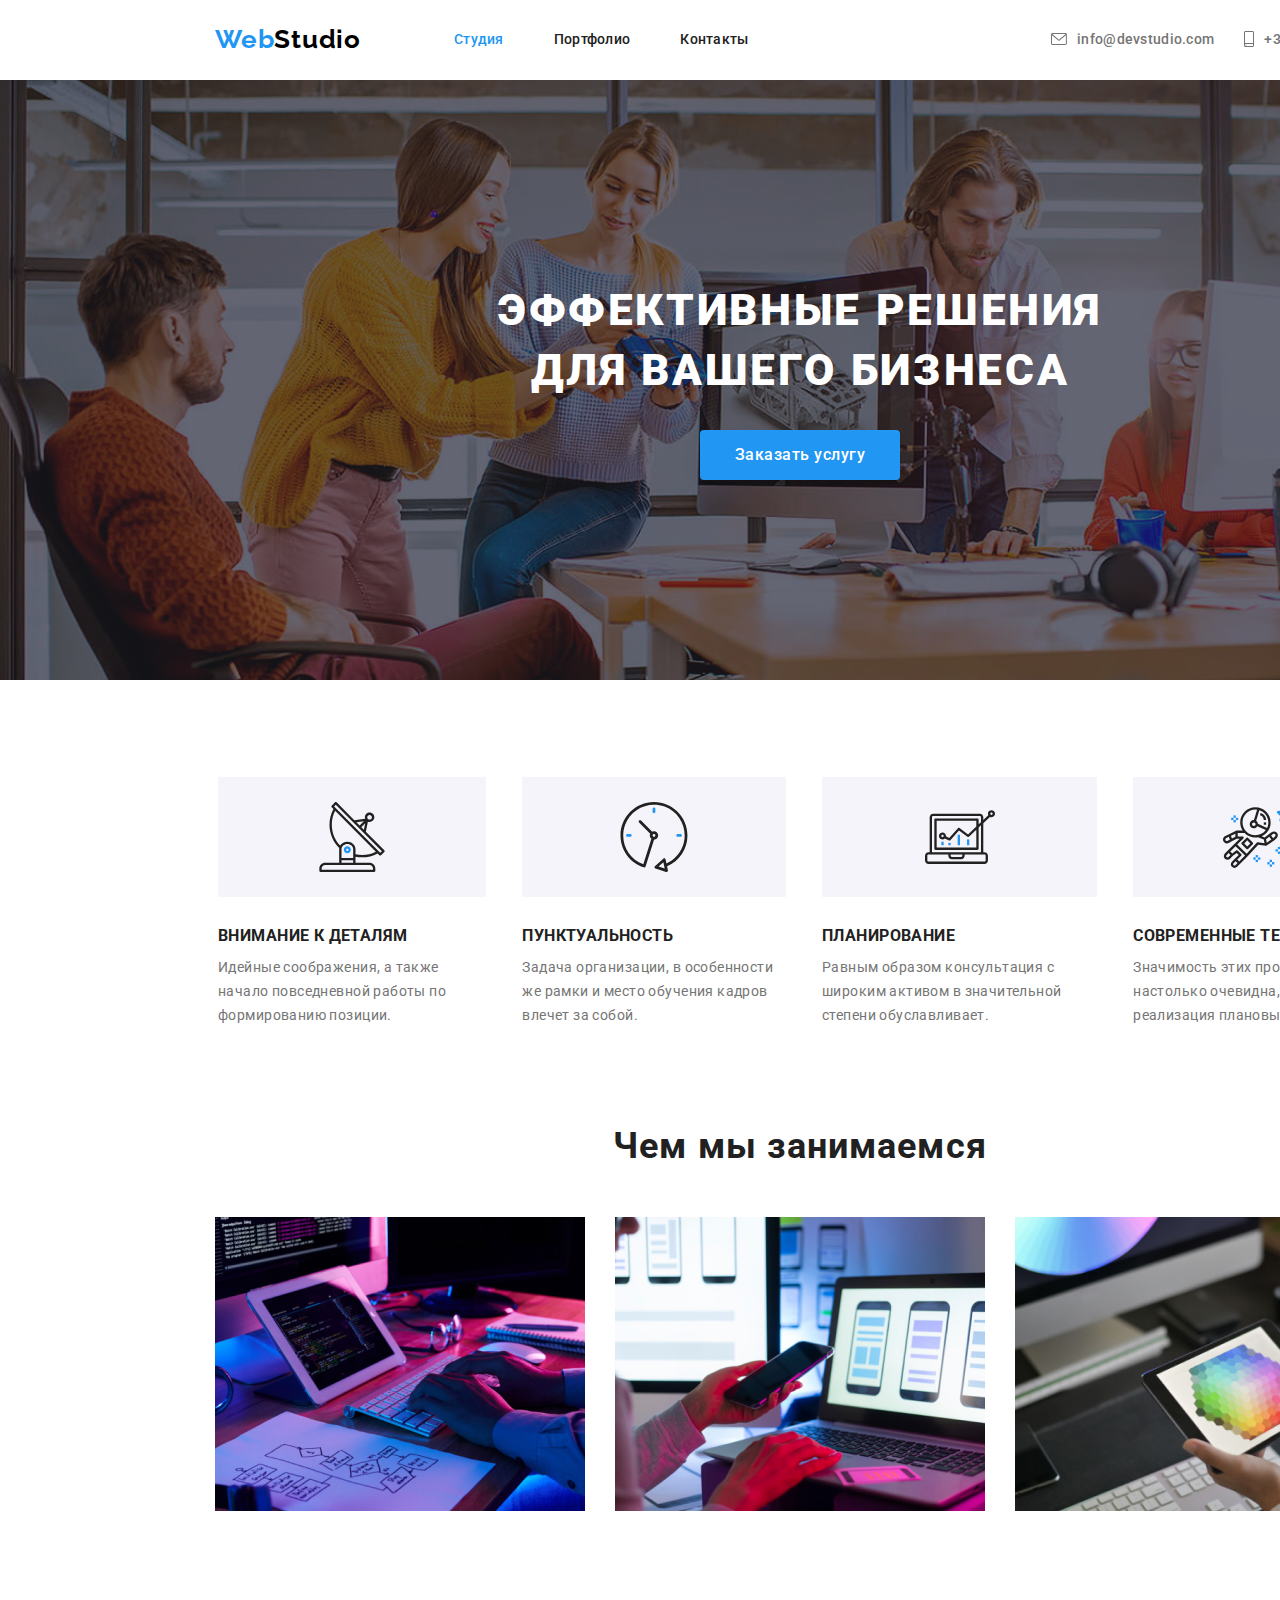
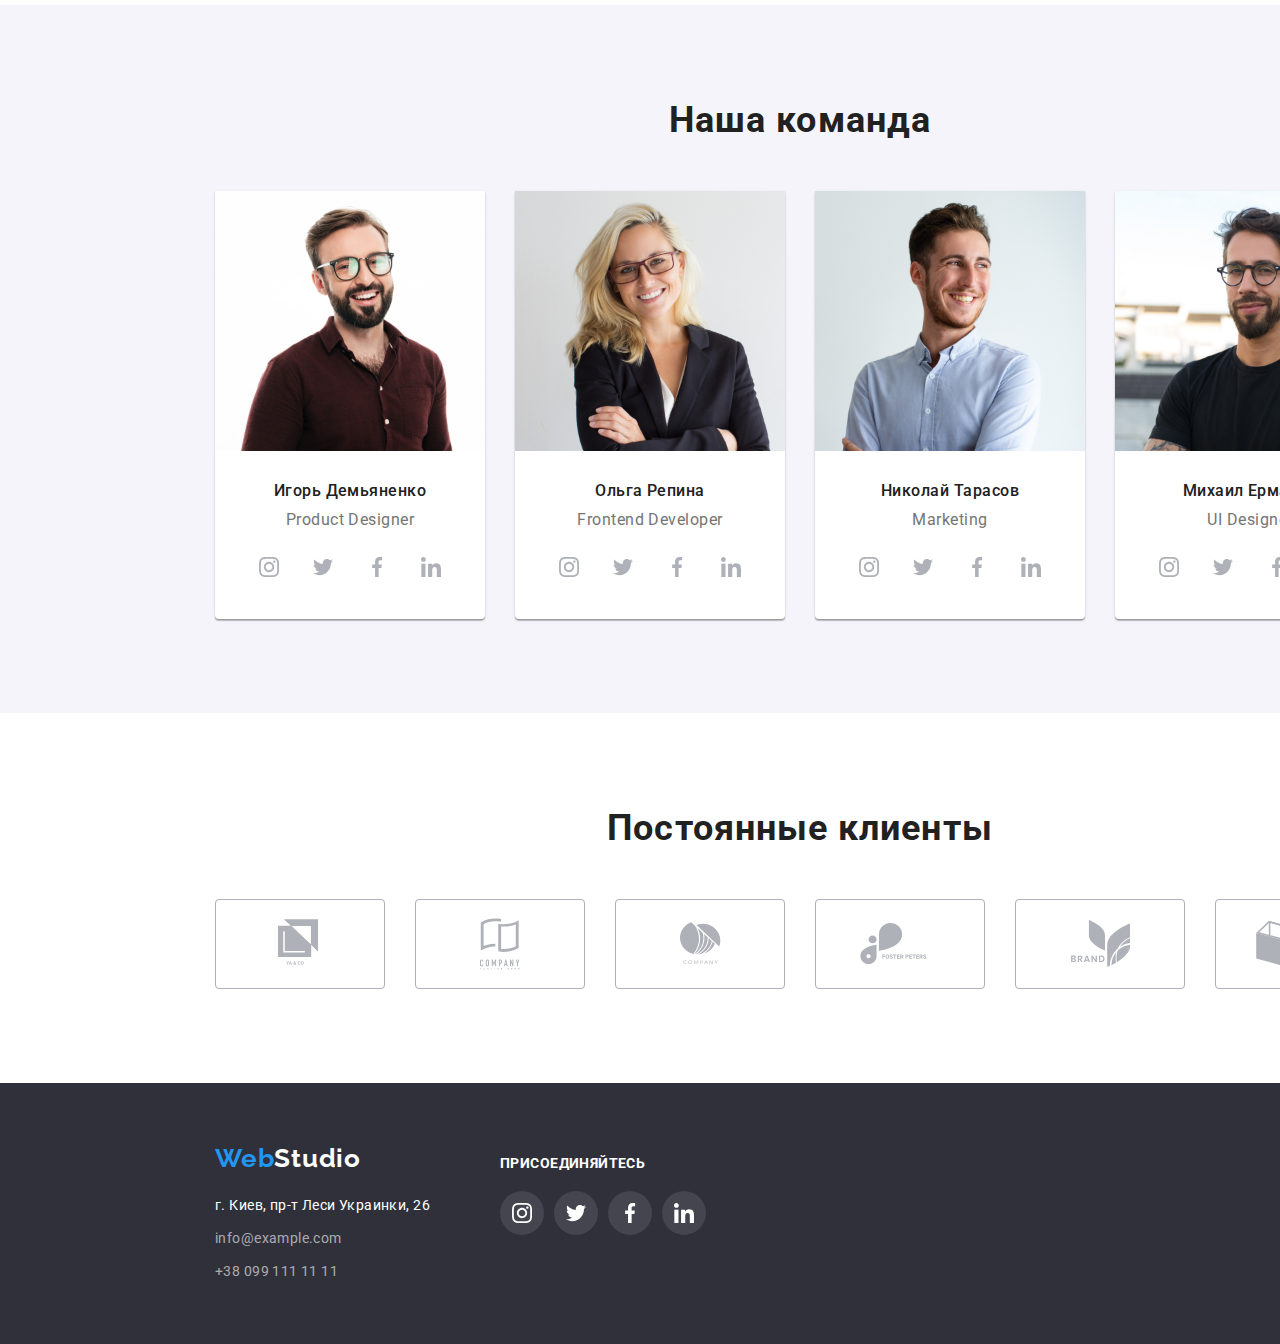
==== commit cbd8f0f7: "Додає секцію "Наші клієнти|Our clients" , ївізуальне оформлення та декоративні елементи" ====
--- a/index.html
+++ b/index.html
@@ -267,6 +267,56 @@
                     </ul>
                 </div>
             </section>
+            <!--Наші клієнти|Our clients-->
+            <section class="our-clients-section">
+                <div class="container">
+                    <h2 class="our-clients-title">Постоянные клиенты</h2>
+                    <ul class="our-clients-list">
+                        <li class="our-clients-list-item list"> 
+                            <a href="#"  class="our-client-link">
+                                <svg class="our-clients-icon first-client-icon">
+                                    <use href="./images/sprite.svg#icon-logo-first"></use>
+                                </svg>
+                            </a>
+                        </li>
+                        <li class="our-clients-list-item list"> 
+                            <a href="#" class="our-client-link">
+                                <svg class="our-clients-icon second-client-icon">
+                                    <use href="./images/sprite.svg#icon-logo-second"></use>
+                                </svg>
+                            </a>
+                        </li>
+                        <li class="our-clients-list-item list"> 
+                            <a href="#" class="our-client-link">
+                                <svg class="our-clients-icon third-client-icon">
+                                    <use href="./images/sprite.svg#icon-logo-third"></use>
+                                </svg>
+                            </a>
+                        </li>
+                        <li class="our-clients-list-item list"> 
+                            <a href="#" class="our-client-link">
+                                <svg class="our-clients-icon fourth-client-icon">
+                                    <use href="./images/sprite.svg#icon-logo-fourth"></use>
+                                </svg>
+                            </a>
+                        </li>
+                        <li class="our-clients-list-item list"> 
+                            <a href="" class="our-client-link">
+                                <svg class="our-clients-icon fifth-client-icon">
+                                    <use href="./images/sprite.svg#icon-logo-fifth"></use>
+                                </svg>
+                            </a>
+                        </li>
+                        <li class="our-clients-list-item list"> 
+                            <a href="#" class="our-client-link">
+                                <svg class="our-clients-icon sixth-client-icon">
+                                    <use href="./images/sprite.svg#icon-logo-sixth"></use>
+                                </svg>
+                            </a>
+                        </li>
+                    </ul>
+                </div>
+            </section>
         </main>
         <footer class="footer">
             <div class="container">
--- a/css/styles.css
+++ b/css/styles.css
@@ -318,7 +318,8 @@
 }
 
 .specialization-title,
-.our-command-title {
+.our-command-title,
+.our-clients-title {
         font-weight: 700;
         font-size: 36px;
         line-height: 1.167;
@@ -422,14 +423,89 @@
         fill: var(--main-color-dark-backgr);
 }
 
-
-
 /* ============== OUR COMAND END ============== */
+
+/* ============== OUR CLIENTS END ============== */
+
+.our-clients-section > .container {
+        flex-direction: column;
+        padding-top: 94px;
+        padding-bottom: 94px;
+}
+
+.our-clients-title {
+        margin-bottom: 50px;
+}
+
+.our-clients-list {
+        display: flex;
+}
+
+.our-client-link {
+        display:flex;
+        justify-content: center;
+        align-items: center;
+        width: 170px;
+        height: 90px;
+        border: 1px solid var(--social-link-color);
+        box-sizing: border-box;
+        border-radius: 4px;
+}
+
+.our-client-link:hover {
+        border-color: var(--accent-color);
+}
+
+.our-client-link:hover .our-clients-icon {
+        fill: var(--accent-color);
+}
+
+.our-clients-list-item:not(:last-child) {
+        margin-right: 30px;
+}
+
+
+.our-clients-icon {
+       fill: #afb1b8; 
+}
+
+.first-client-icon {
+        width: 44.27px;
+        height: 49.23px;
+}
+
+.second-client-icon {
+        width: 40px;
+        height: 52px;
+}
+
+.third-client-icon {
+        width: 41px;
+        height: 42.6px;
+}
+
+.fourth-client-icon {
+        width: 79.66px;
+        height: 42.02px;
+}
+
+.fifth-client-icon {
+        width: 59px;
+        height: 47px;
+}
+
+.sixth-client-icon {
+        width: 88.48px;
+        height: 45.44px;
+}
+
+
+
+/* ============== OUR CLIENTS END ============== */
 
 /* ============== FOOTER ============== */
 .footer > .container {
         background-color: var(--backgr-color-first);
-        /*flex-direction: column;*/
         align-items: flex-start;
         padding-top: 60px;
         padding-bottom: 60px;
@@ -465,8 +541,7 @@
         margin-top: 12px;        
 }
 
-.social-list-invitation
- {
+.social-list-invitation  {
         font-weight: 700;
         font-size: 14px;
         line-height: 1.142;
@@ -483,7 +558,7 @@
 .dark-social .social-list-icon {
         fill: var(--main-color-dark-backgr)
 }
-.
+
 /* ============== FOOTER END ============== */
 
 /* ============== PORTFOLIO.HTML ============== */
@@ -493,6 +568,7 @@
         flex-direction: column;
         align-items: center;
 }
+
 .portfolio-nav{
         margin-left: 8px;
         margin-bottom: 50px;
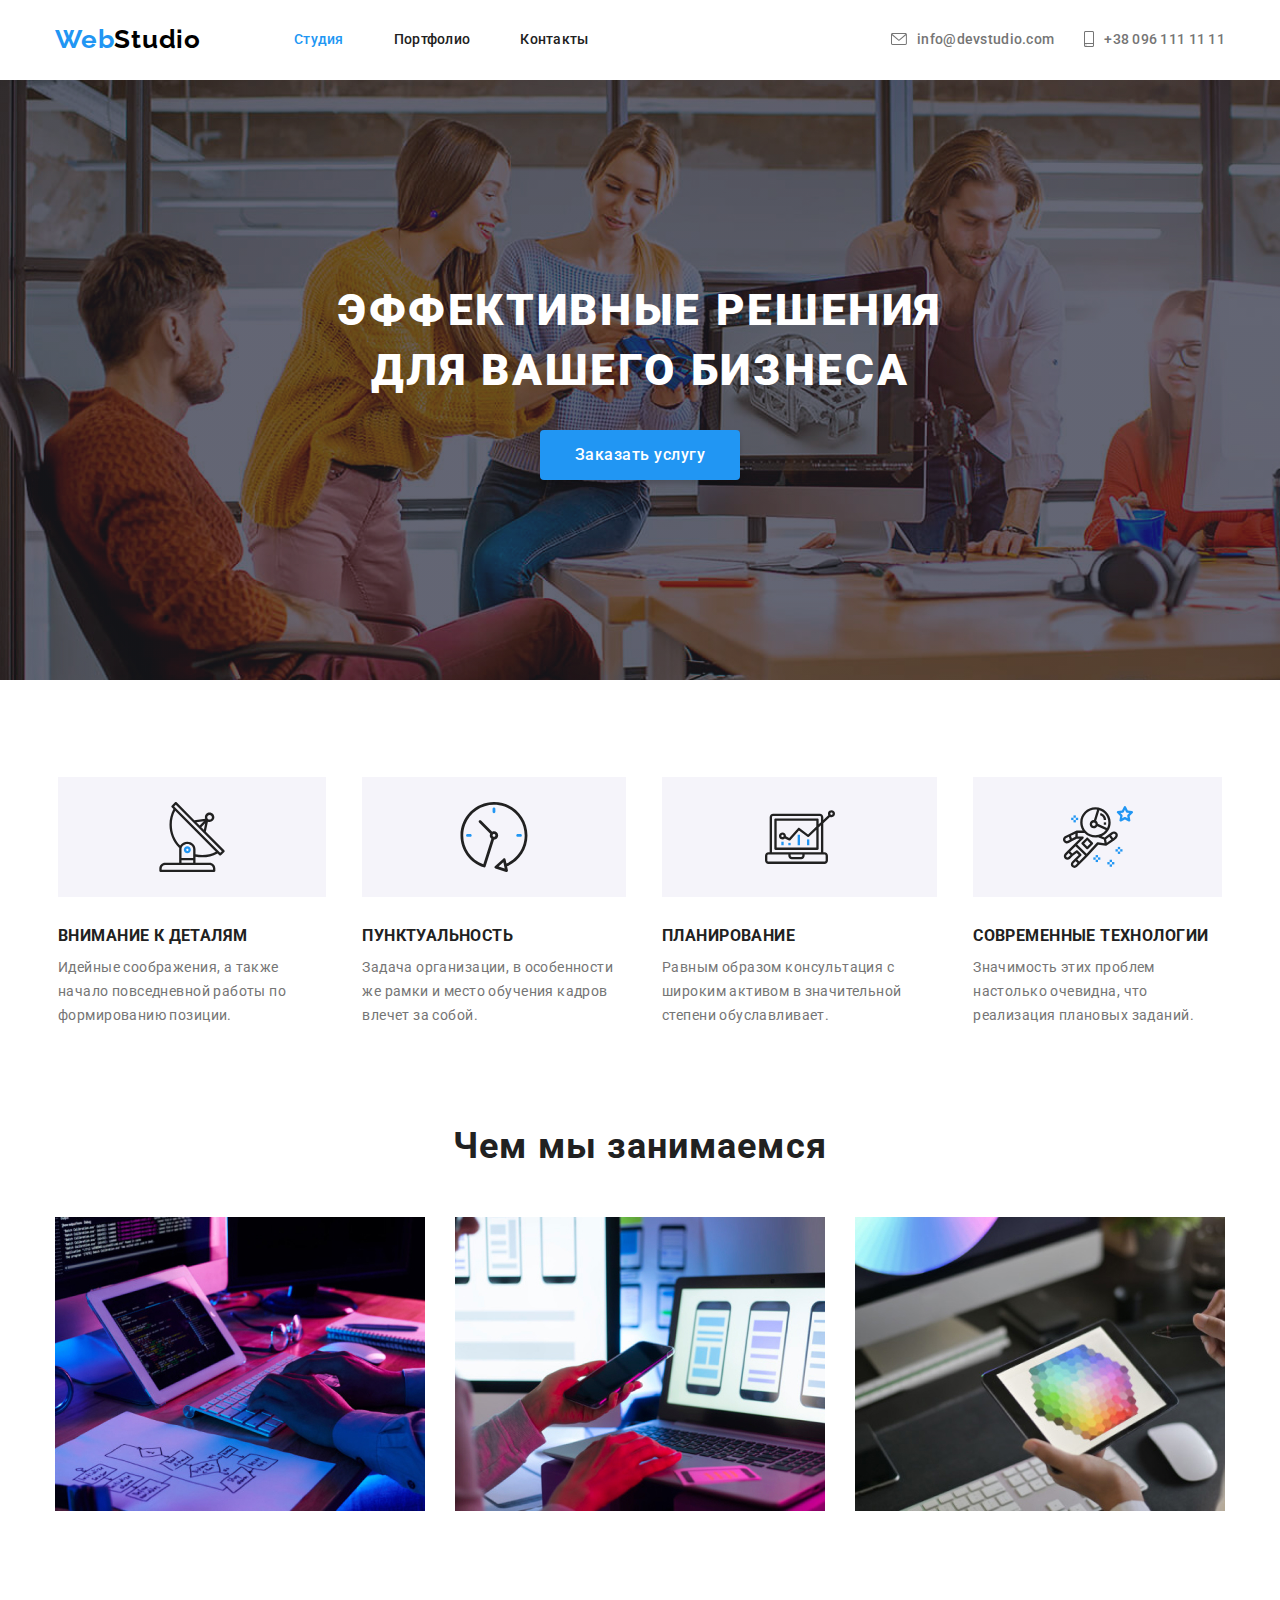
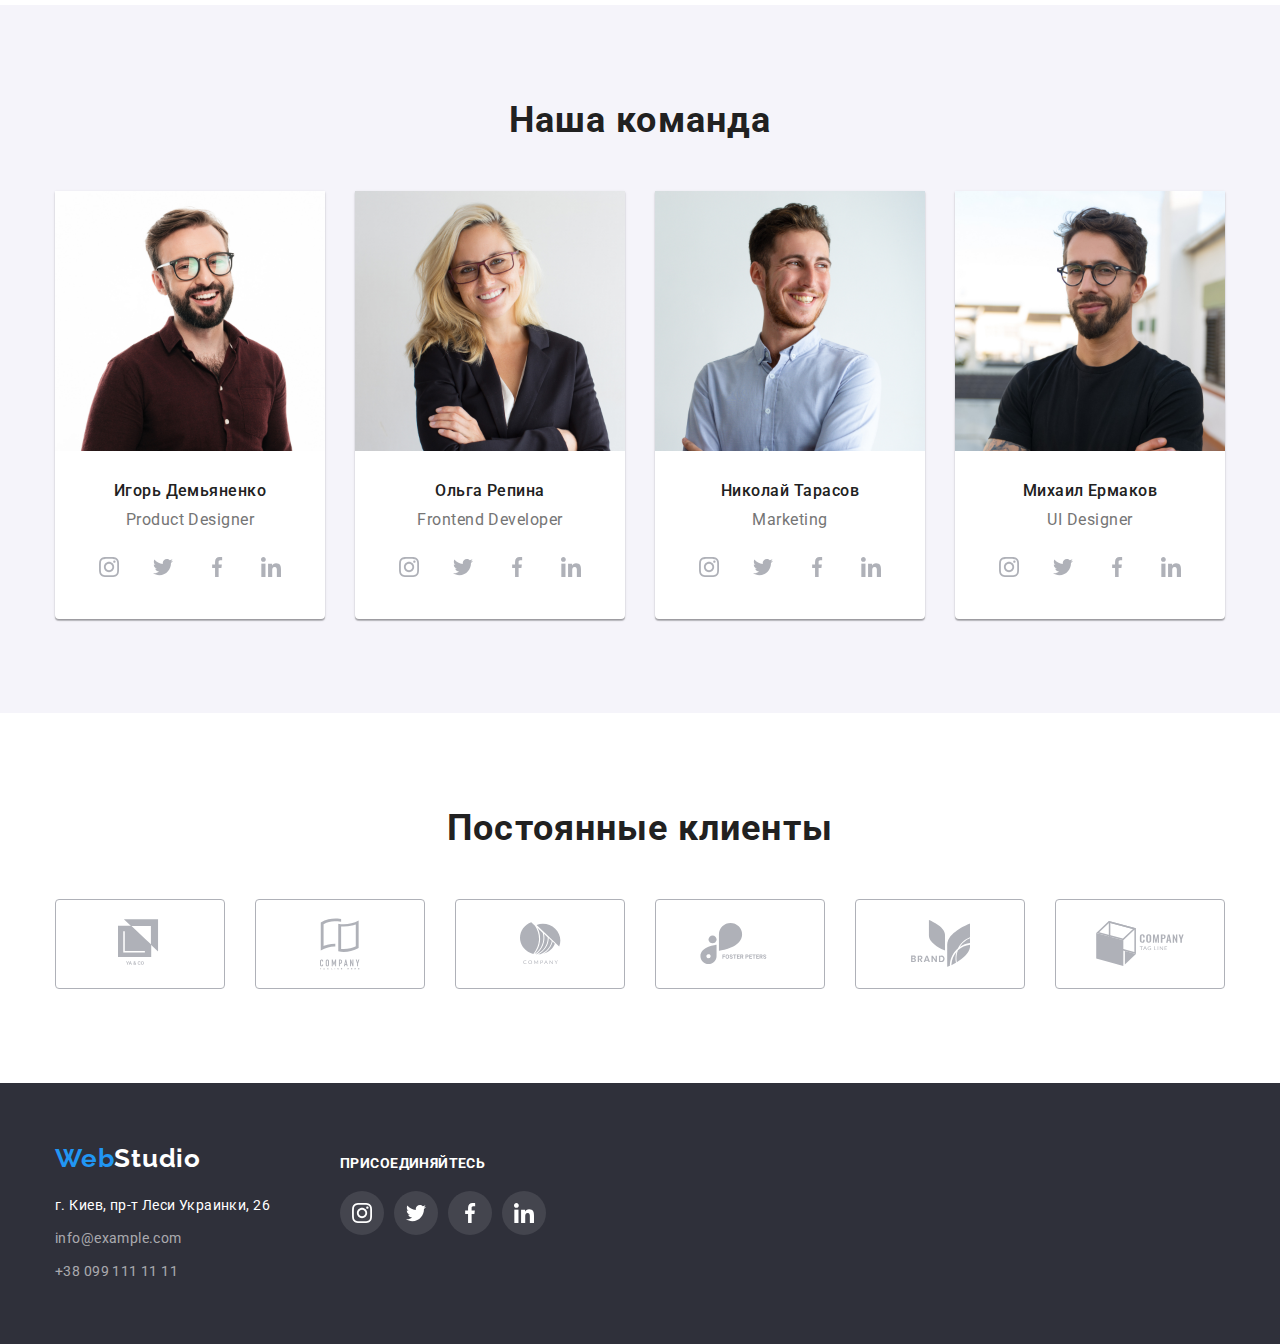
==== commit 256cb359: "Додає зміни по зауваженнях до попередньої роботи" ====
--- a/index.html
+++ b/index.html
@@ -321,7 +321,7 @@
         <footer class="footer">
             <div class="container">
                 <div class="footer-info">
-                    <a  class="logo link" href="/" aria-label="Логотип сайта Веб Студио"><span class="logo-first">Web</span><span class="logo-second-dark">Studio</span></a>
+                    <a  class="logo link" href="./" aria-label="Логотип сайта Веб Студио"><span class="logo-first">Web</span><span class="logo-second-dark">Studio</span></a>
                     <address  class="address">
                         <ul class="addres-list-footer list">
                             <li class="addres-list-item"><a class="address-footer-link location link" href="https://goo.gl/maps/J2ixgFmDZ8d1wvZj8">г. Киев, пр-т Леси Украинки, 26</a></li>
--- a/css/styles.css
+++ b/css/styles.css
@@ -20,7 +20,6 @@
 body {
          color: var(--main-color);
         font-family: var(--main-font);
-        background: #e5e5e5;
 }
 
 .list {
@@ -79,13 +78,13 @@
 }
 
 .container {
-        width: 1600px;
+        width: 1200px;
         margin: 0 auto;
-        padding: 0 215px;
+        padding: 0 15px;
         display: flex;
         /*justify-content: center;*/
         align-items: center;
-        background: #ffffff ;
+        background: transparent;
 }
 
 /* ============== HEADER ============== */
@@ -208,13 +207,17 @@
 /* ============== END HEADER ============== */
 
 /* ============== HERO SECTION ============== */
+.hero-section {
+        background-image: linear-gradient(var(--hero-gradient-color), var(--hero-gradient-color)), url(../images/background_photo.jpg);
+        background-repeat: no-repeat;
+        background-size: cover;
+}
 
 .hero-section > .container {
-                /*background-color: var(--backgr-color-first);*/
-                flex-direction: column;
-                background-image: linear-gradient(var(--hero-gradient-color), var(--hero-gradient-color)), url(../images/background_photo.jpg);
-                background-repeat: no-repeat;
-                background-size: cover;
+        /*background-color: var(--backgr-color-first);*/
+        flex-direction: column;
+        padding-top: 200px;
+        padding-bottom: 200px;
 }
 
 .hero-title {
@@ -225,7 +228,6 @@
         letter-spacing: 0.06em;
         text-transform: uppercase;
         color: var(--main-color-dark-backgr);
-        margin-top: 200px;
         margin-bottom: 30px;
 
 }
@@ -243,16 +245,17 @@
         padding: 10px 32px;
         color: var(--main-color-dark-backgr);
         background-color: var(--accent-color);
-        margin-bottom: 200px;
 }
 
 /* ============== HERO SECTION END ============== */
 
 /* ============== ADVANTAGES SECTION ============== */
-.advantages-list {
-        display: flex;
+.advantages > .container {
         padding-top: 94px;
         padding-bottom: 94px;
+}
+.advantages-list {
+        display: flex;
 }
 
 .advantages-list-item {
@@ -303,18 +306,11 @@
 }
 .specialization-list {
         display: flex;
-        /*width:75%;*/
-        /*margin-top: 50px; */
         justify-content: center;
-        flex-wrap: wrap;
-        margin-left: calc(-1*var(--card-set-specialization));
-        margin-top: calc(-1*var(--card-set-specialization));    
-}
-
-.specialization-list-item {
-        flex-basis: calc(100%/3 - var(--card-set-specialization));
-        margin-left: var(--card-set-specialization);
-        margin-top: var(--card-set-specialization);
+}
+
+.specialization-list-item:not(:last-child) {
+        margin-right: var(--card-set-specialization);
 }
 
 .specialization-title,
@@ -336,8 +332,11 @@
 
 /* ============== OUR COMAND ============== */
 
+.our-command-section {
+        background-color: var(--backgr-color-second);
+}
+
 .our-command-section > .container{
-        background-color: var(--backgr-color-second);
         padding-top: 94px;
         padding-bottom: 94px;
         flex-direction: column;
@@ -346,19 +345,16 @@
 .our-command-list {
           display: flex;
           justify-content: center;
-          flex-wrap: wrap;
-          margin-left: calc(-1*var(--card-set-our-command));
-          margin-top: calc(-1*var(--card-set-our-command));
 }
 
 .our-command-list-item {
         background-color: var(--main-color-dark-backgr);
-        flex-basis: calc(100%/4 - var(--card-set-our-command));
-        margin-left: var(--card-set-our-command);
-        margin-top: var(--card-set-our-command);
         box-shadow: 0px 1px 3px rgba(0, 0, 0, 0.12), 0px 1px 1px rgba(0, 0, 0, 0.14), 0px 2px 1px rgba(0, 0, 0, 0.2);
         border-radius: 0px 0px 4px 4px;
-
+}
+
+.our-command-list-item:not(:last-child) {
+        margin-right: var(--card-set-our-command);
 }
 
 .our-command-card-content {
@@ -504,8 +500,11 @@
 /* ============== OUR CLIENTS END ============== */
 
 /* ============== FOOTER ============== */
+.footer {
+        background-color: var(--backgr-color-first);
+}
+
 .footer > .container {
-        background-color: var(--backgr-color-first);
         align-items: flex-start;
         padding-top: 60px;
         padding-bottom: 60px;
@@ -572,6 +571,7 @@
 .portfolio-nav{
         margin-left: 8px;
         margin-bottom: 50px;
+        display: flex;
 }
 
 .portfolio-button {
@@ -583,6 +583,9 @@
         line-height: 1.625;
         text-align: center;
         letter-spacing: 0.03em;
+}
+
+.portfolio-button:not(:last-child){
         margin-right: 8px;
 }
 
@@ -639,4 +642,7 @@
 
 }
 
+.portfolio-list-item:hover {
+        box-shadow: 0px 1px 1px rgba(0, 0, 0, 0.12), 0px 4px 4px rgba(0, 0, 0, 0.06), 1px 4px 6px rgba(0, 0, 0, 0.16);
+}
 /* ============== PORTFOLIO.HTML END ============== */
